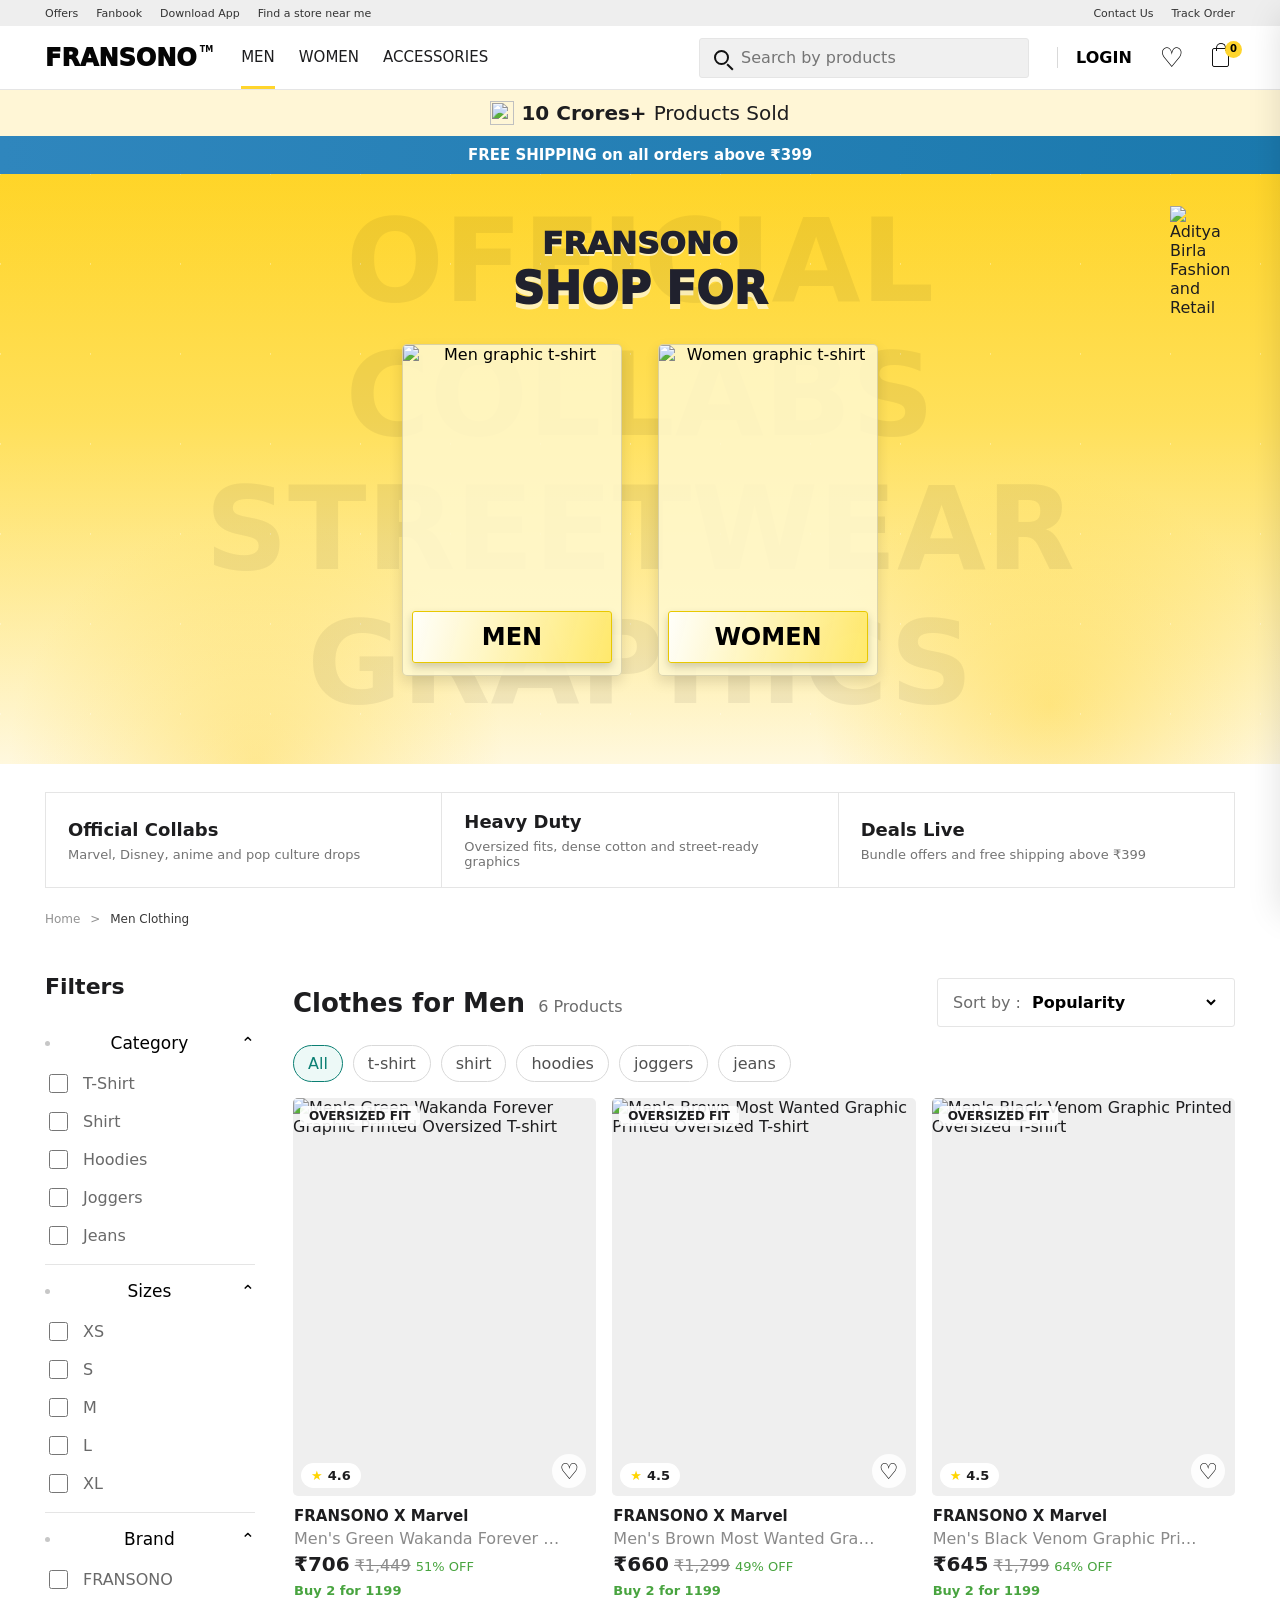
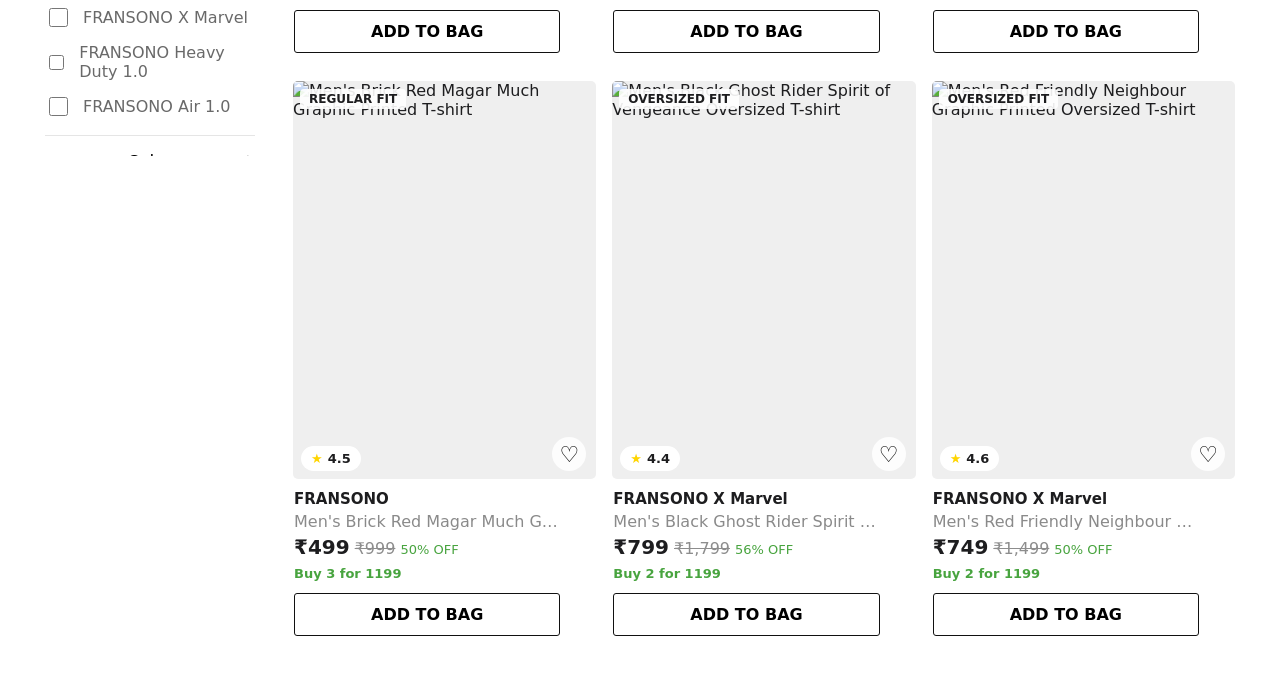
==== index.html @ f66d0c7d "Add files via upload" ====
<!doctype html>
<html lang="en">
  <head>
    <meta charset="UTF-8" />
    <meta name="viewport" content="width=device-width, initial-scale=1.0" />
    <title>FRANSONO Storefront</title>
    <link rel="preconnect" href="https://images.bewakoof.com" />
    <link rel="stylesheet" href="./styles.css" />
  </head>
  <body>
    <div class="top-strip">
      <div class="shell top-strip__inner">
        <div class="link-row">
          <a href="#">Offers</a>
          <a href="#">Fanbook</a>
          <a href="#">Download App</a>
          <a href="#">Find a store near me</a>
        </div>
        <div class="link-row link-row--right">
          <a href="#">Contact Us</a>
          <a href="#">Track Order</a>
        </div>
      </div>
    </div>

    <header class="site-header">
      <div class="shell header-grid">
        <button class="icon-btn mobile-only" id="menuToggle" aria-label="Open menu">
          <span></span><span></span><span></span>
        </button>
        <a class="brand" href="#home" aria-label="FRANSONO home">
          <span>FRANSONO</span><sup>TM</sup>
        </a>
        <nav class="main-nav" id="mainNav">
          <a href="#men">MEN</a>
          <a href="#women">WOMEN</a>
          <a href="#accessories">ACCESSORIES</a>
        </nav>
        <label class="search-box" aria-label="Search by products">
          <span aria-hidden="true" class="search-icon"></span>
          <input id="searchInput" type="search" placeholder="Search by products" />
        </label>
        <div class="header-actions">
          <button class="login-btn">LOGIN</button>
          <button class="plain-icon" id="wishlistButton" aria-label="Wishlist">&#9825;</button>
          <button class="plain-icon bag" id="cartButton" aria-label="Cart">
            <span></span>
            <strong id="cartCount">0</strong>
          </button>
        </div>
      </div>
    </header>

    <main>
      <section class="trust-band" aria-label="Store stats">
        <div class="ticker" id="trustTicker">
          <span><img src="https://images.bewakoof.com/web/ic-person-solid-black-mweb.png" alt="" /> <b>10 Crores+</b> Products Sold</span>
          <span><img src="https://images.bewakoof.com/web/ic-bag-solid-black-mweb.png" alt="" /> <b>2 Crores+</b> Customers Bought</span>
        </div>
      </section>

      <section class="shipping-band">
        <span>FREE SHIPPING on all orders above &#8377;399</span>
      </section>

      <section class="hero" id="home">
        <img class="hero__collab" src="https://images.bewakoof.com/web/ic-desktop-abfrl.svg" alt="Aditya Birla Fashion and Retail" />
        <div class="hero__center">
          <div class="hero-brand">FRANSONO</div>
          <div class="hero__shop">SHOP FOR</div>
          <div class="hero-cards">
            <button class="shop-card" data-section="men">
              <img src="https://images.bewakoof.com/t640/men-s-black-venom-graphic-printed-oversized-t-shirt-651229-1731501911-1.jpg" alt="Men graphic t-shirt" />
              <span>MEN</span>
            </button>
            <button class="shop-card" data-section="women">
              <img src="https://images.bewakoof.com/t640/women-s-beige-drip-graphic-printed-boyfriend-t-shirt-687568-1758530941-1.jpg" alt="Women graphic t-shirt" />
              <span>WOMEN</span>
            </button>
          </div>
        </div>
      </section>

      <section class="category-band shell">
        <article>
          <strong>Official Collabs</strong>
          <span>Marvel, Disney, anime and pop culture drops</span>
        </article>
        <article>
          <strong>Heavy Duty</strong>
          <span>Oversized fits, dense cotton and street-ready graphics</span>
        </article>
        <article>
          <strong>Deals Live</strong>
          <span>Bundle offers and free shipping above &#8377;399</span>
        </article>
      </section>

      <section class="collection-shell shell" id="collection">
        <div class="breadcrumb">Home <span>&gt;</span> <b id="crumbLabel">Men Clothing</b></div>
        <div class="mobile-filterbar">
          <button id="filterToggle">Filters</button>
          <button id="mobileSort">Sort: Popularity</button>
        </div>
        <aside class="filters" id="filtersPanel" aria-label="Product filters">
          <div class="filters__head">
            <h2>Filters</h2>
            <button id="closeFilters" aria-label="Close filters">&times;</button>
          </div>
          <div id="filterGroups"></div>
        </aside>
        <section class="products-area">
          <div class="products-head">
            <div>
              <h1 id="collectionTitle">Clothes for Men</h1>
              <span id="productCount">0 Products</span>
            </div>
            <label class="sort-select">
              <span>Sort by :</span>
              <select id="sortSelect">
                <option value="popular">Popularity</option>
                <option value="new">New Arrival</option>
                <option value="high">Price : High to Low</option>
                <option value="low">Price : Low to High</option>
              </select>
            </label>
          </div>
          <div class="chips" id="categoryChips"></div>
          <div class="product-grid" id="productGrid"></div>
        </section>
      </section>
    </main>

    <div class="drawer-backdrop" id="drawerBackdrop"></div>
    <aside class="cart-drawer" id="cartDrawer" aria-label="Cart drawer">
      <div class="drawer-head">
        <h2>My Bag</h2>
        <button id="closeCart" aria-label="Close cart">&times;</button>
      </div>
      <div id="cartItems" class="cart-items"></div>
      <div class="cart-summary">
        <div><span>Total</span><strong id="cartTotal">&#8377;0</strong></div>
        <button>PLACE ORDER</button>
      </div>
    </aside>

    <script src="./app.js"></script>
  </body>
</html>
---- styles.css ----
:root {
  --ink: #1d1d1f;
  --muted: #737373;
  --line: #e5e5e5;
  --soft: #f7f7f7;
  --yellow: #ffd52d;
  --teal: #0b7f73;
  --blue: #2581b8;
  --green: #48a43f;
  --danger: #d23f31;
  --shadow: 0 14px 32px rgba(0, 0, 0, 0.12);
  font-family: Inter, ui-sans-serif, system-ui, -apple-system, BlinkMacSystemFont, "Segoe UI", sans-serif;
}

* {
  box-sizing: border-box;
}

html {
  scroll-behavior: smooth;
}

body {
  margin: 0;
  color: var(--ink);
  background: #fff;
}

a {
  color: inherit;
  text-decoration: none;
}

button,
input,
select {
  font: inherit;
}

button {
  cursor: pointer;
}

.shell {
  width: min(1190px, calc(100% - 40px));
  margin: 0 auto;
}

.top-strip {
  background: #eeeeee;
  font-size: 11px;
}

.top-strip__inner,
.header-grid,
.link-row,
.header-actions,
.products-head,
.drawer-head {
  display: flex;
  align-items: center;
}

.top-strip__inner {
  min-height: 26px;
  justify-content: space-between;
}

.link-row {
  gap: 18px;
  color: #333;
}

.site-header {
  position: sticky;
  top: 0;
  z-index: 20;
  background: #fff;
  border-bottom: 1px solid var(--line);
}

.header-grid {
  min-height: 62px;
  gap: 28px;
}

.brand {
  position: relative;
  display: inline-flex;
  align-items: flex-start;
  color: #050505;
  font-size: 24px;
  font-weight: 950;
  letter-spacing: 0;
  line-height: 1;
}

.brand span {
  display: inline-block;
}

.brand sup {
  margin-left: 3px;
  font-size: 8px;
  font-weight: 700;
}

.main-nav {
  display: flex;
  gap: 24px;
  font-size: 15px;
  letter-spacing: 0;
}

.main-nav a {
  padding: 22px 0 20px;
  border-bottom: 3px solid transparent;
}

.main-nav a.is-active,
.main-nav a:hover {
  border-color: var(--yellow);
}

.search-box {
  margin-left: auto;
  width: min(330px, 30vw);
  height: 40px;
  display: flex;
  align-items: center;
  gap: 10px;
  background: #f0f0f0;
  border: 1px solid #e5e5e5;
  border-radius: 3px;
  padding: 0 14px;
}

.search-icon {
  width: 15px;
  height: 15px;
  border: 2px solid #111;
  border-radius: 50%;
  position: relative;
  flex: 0 0 auto;
}

.search-icon::after {
  content: "";
  position: absolute;
  right: -7px;
  bottom: -5px;
  width: 8px;
  height: 2px;
  background: #111;
  transform: rotate(45deg);
}

.search-box input {
  width: 100%;
  border: 0;
  outline: 0;
  background: transparent;
  color: #4c4c4c;
}

.header-actions {
  gap: 16px;
}

.login-btn,
.plain-icon,
.icon-btn {
  border: 0;
  background: transparent;
}

.login-btn {
  padding-left: 18px;
  border-left: 1px solid #d9d9d9;
  font-weight: 700;
}

.plain-icon {
  min-width: 28px;
  min-height: 34px;
  font-size: 27px;
  line-height: 1;
}

.bag {
  position: relative;
  display: grid;
  place-items: center;
}

.bag > span {
  width: 17px;
  height: 19px;
  display: block;
  border: 1.8px solid #111;
  border-radius: 2px;
  position: relative;
}

.bag > span::before {
  content: "";
  position: absolute;
  left: 3px;
  top: -6px;
  width: 8px;
  height: 7px;
  border: 1.8px solid #111;
  border-bottom: 0;
  border-radius: 8px 8px 0 0;
}

.bag strong {
  position: absolute;
  top: 0;
  right: -7px;
  min-width: 17px;
  height: 17px;
  border-radius: 999px;
  display: grid;
  place-items: center;
  background: var(--yellow);
  color: #000;
  font-size: 10px;
}

.mobile-only {
  display: none;
}

.trust-band {
  height: 46px;
  display: grid;
  place-items: center;
  background: #fff6d6;
  overflow: hidden;
}

.shipping-band {
  height: 38px;
  display: grid;
  place-items: center;
  background: linear-gradient(90deg, #2f86bd, #1b79ad);
  color: #fff;
  font-size: 15px;
  font-weight: 850;
}

.ticker {
  display: flex;
  transition: transform 0.35s ease;
}

.ticker span {
  width: 100vw;
  display: flex;
  justify-content: center;
  align-items: center;
  gap: 7px;
  font-size: 20px;
}

.ticker img {
  width: 24px;
  height: 24px;
}

.hero {
  min-height: 590px;
  position: relative;
  display: grid;
  place-items: start center;
  overflow: hidden;
  background:
    linear-gradient(rgba(255, 215, 44, 0.2), rgba(255, 248, 222, 0.1)),
    url("https://images.bewakoof.com/web/img-official-collab-desktop-new-compressed-v2.webp") center bottom / cover no-repeat,
    radial-gradient(circle at 20% 100%, rgba(255, 210, 38, 0.46), transparent 21%),
    radial-gradient(circle at 82% 90%, rgba(255, 210, 38, 0.5), transparent 20%),
    linear-gradient(180deg, #ffd427 0%, #ffe05a 42%, #fff8de 100%);
}

.hero::before {
  content: "";
  position: absolute;
  inset: 0;
  background-image:
    linear-gradient(40deg, rgba(255, 255, 255, 0.34) 1px, transparent 1px),
    linear-gradient(140deg, rgba(255, 255, 255, 0.28) 1px, transparent 1px);
  background-size: 90px 90px;
}

.hero::after {
  content: "OFFICIAL  COLLABS  STREETWEAR  GRAPHICS";
  position: absolute;
  left: 50%;
  bottom: 34px;
  width: 1100px;
  transform: translateX(-50%);
  color: rgba(0, 0, 0, 0.06);
  font-weight: 900;
  font-size: clamp(46px, 9vw, 120px);
  text-align: center;
}

.hero__collab {
  position: absolute;
  right: 44px;
  top: 32px;
  width: 66px;
  z-index: 2;
}

.hero__center {
  position: relative;
  z-index: 3;
  display: grid;
  justify-items: center;
  padding-top: 54px;
}

.hero-brand {
  color: #20212d;
  font-size: 31px;
  font-weight: 950;
  line-height: 1;
  text-shadow: 0 2px 0 rgba(255, 255, 255, 0.65);
}

.hero__shop {
  margin: 9px 0 34px;
  color: #20212d;
  font-size: 44px;
  font-weight: 950;
  line-height: .95;
  text-shadow: 0 5px 0 rgba(255, 255, 255, 0.62);
}

.hero-cards {
  display: grid;
  grid-template-columns: repeat(2, minmax(190px, 220px));
  gap: 36px;
}

.shop-card {
  position: relative;
  border: 1px solid rgba(0, 0, 0, 0.14);
  border-radius: 5px;
  padding: 0;
  background: rgba(255, 248, 208, 0.86);
  box-shadow: 0 6px 14px rgba(0, 0, 0, 0.12);
  overflow: hidden;
}

.shop-card img {
  width: 100%;
  height: 330px;
  object-fit: cover;
  object-position: top;
  display: block;
}

.shop-card span {
  position: absolute;
  left: 9px;
  right: 9px;
  bottom: 12px;
  height: 52px;
  display: grid;
  place-items: center;
  border: 1px solid #e8c800;
  border-radius: 3px;
  background: linear-gradient(105deg, rgba(255,255,255,.92), rgba(255, 227, 71, .72));
  box-shadow: 0 4px 8px rgba(0,0,0,.18);
  font-size: 24px;
  font-weight: 900;
}

.category-band {
  display: grid;
  grid-template-columns: repeat(3, 1fr);
  gap: 1px;
  margin-block: 28px 14px;
  border: 1px solid var(--line);
  background: var(--line);
}

.category-band article {
  min-height: 86px;
  display: grid;
  align-content: center;
  gap: 7px;
  background: #fff;
  padding: 18px 22px;
}

.category-band strong {
  font-size: 18px;
}

.category-band span {
  color: var(--muted);
  font-size: 13px;
}

.collection-shell {
  display: grid;
  grid-template-columns: 218px 1fr;
  gap: 30px;
  padding: 10px 0 60px;
}

.breadcrumb {
  grid-column: 1 / -1;
  color: #929292;
  font-size: 12px;
}

.breadcrumb span {
  margin: 0 6px;
}

.breadcrumb b {
  color: #383838;
  font-weight: 500;
}

.filters {
  position: sticky;
  top: 88px;
  align-self: start;
  max-height: calc(100vh - 100px);
  overflow: auto;
  padding-right: 8px;
}

.filters__head {
  display: flex;
  justify-content: space-between;
  align-items: center;
}

.filters h2 {
  margin: 18px 0;
  font-size: 22px;
}

.filters__head button {
  display: none;
}

.filter-group {
  border-bottom: 1px solid var(--line);
  padding: 16px 0;
}

.filter-title {
  width: 100%;
  display: flex;
  justify-content: space-between;
  border: 0;
  background: #fff;
  padding: 0;
  font-size: 17px;
}

.filter-title::before {
  content: "";
  width: 5px;
  height: 5px;
  align-self: center;
  border-radius: 50%;
  background: #c7c7c7;
  margin-right: 8px;
}

.filter-options {
  display: grid;
  gap: 13px;
  margin-top: 18px;
}

.filter-options label {
  display: flex;
  align-items: center;
  gap: 12px;
  color: #696969;
}

.filter-options input {
  width: 19px;
  height: 19px;
  accent-color: var(--teal);
}

.products-head {
  justify-content: space-between;
  gap: 20px;
  margin: 22px 0 18px;
}

.products-head h1 {
  display: inline;
  margin: 0 8px 0 0;
  font-size: 26px;
}

.products-head span {
  color: #6c6c6c;
}

.sort-select {
  display: flex;
  align-items: center;
  gap: 7px;
  border: 1px solid var(--line);
  border-radius: 3px;
  padding: 13px 15px;
  color: #686868;
}

.sort-select select {
  border: 0;
  outline: 0;
  background: transparent;
  font-weight: 700;
}

.chips {
  display: flex;
  gap: 10px;
  flex-wrap: wrap;
  margin-bottom: 16px;
}

.chips button {
  border: 1px solid #d9d9d9;
  background: #fff;
  border-radius: 999px;
  padding: 8px 14px;
  color: #505050;
}

.chips button.is-active {
  border-color: var(--teal);
  color: var(--teal);
  background: #edf9f7;
}

.product-grid {
  display: grid;
  grid-template-columns: repeat(3, minmax(0, 1fr));
  gap: 28px 16px;
}

.product-card {
  min-width: 0;
}

.product-media {
  position: relative;
  overflow: hidden;
  border-radius: 5px;
  background: #efefef;
  aspect-ratio: 4 / 5.25;
}

.product-media img {
  width: 100%;
  height: 100%;
  display: block;
  object-fit: cover;
  object-position: top;
  transition: transform 0.25s ease;
}

.product-card:hover .product-media img {
  transform: scale(1.035);
}

.fit-badge,
.rating,
.wishlist {
  position: absolute;
}

.fit-badge {
  left: 7px;
  top: 8px;
  padding: 3px 9px;
  border-radius: 4px;
  background: rgba(255, 255, 255, 0.9);
  font-size: 12px;
  font-weight: 700;
}

.rating {
  left: 8px;
  bottom: 8px;
  display: inline-flex;
  align-items: center;
  gap: 5px;
  border-radius: 15px;
  background: #fff;
  padding: 5px 10px;
  font-weight: 700;
  font-size: 13px;
}

.rating span {
  color: #ffd500;
}

.wishlist {
  right: 10px;
  bottom: 8px;
  width: 34px;
  height: 34px;
  border: 0;
  border-radius: 50%;
  background: rgba(255,255,255,.88);
  font-size: 22px;
}

.wishlist.is-active {
  color: var(--danger);
}

.product-info {
  position: relative;
  padding: 11px 36px 0 1px;
}

.product-info h3 {
  margin: 0 0 4px;
  font-size: 15px;
  font-weight: 700;
}

.product-info p {
  margin: 0;
  color: #8a8a8a;
  white-space: nowrap;
  overflow: hidden;
  text-overflow: ellipsis;
}

.price {
  display: flex;
  align-items: baseline;
  gap: 5px;
  margin-top: 4px;
}

.price strong {
  font-size: 20px;
}

.price del {
  color: #8d8d8d;
}

.price span {
  color: var(--green);
  font-size: 13px;
}

.offer {
  display: inline-flex;
  margin-top: 7px;
  color: var(--green);
  font-size: 13px;
  font-weight: 700;
}

.add-btn {
  width: 100%;
  margin-top: 11px;
  border: 1px solid #111;
  border-radius: 3px;
  background: #fff;
  padding: 11px;
  font-weight: 800;
}

.add-btn:hover {
  background: #111;
  color: #fff;
}

.mobile-filterbar {
  display: none;
}

.drawer-backdrop {
  position: fixed;
  inset: 0;
  z-index: 35;
  background: rgba(0,0,0,.32);
  opacity: 0;
  pointer-events: none;
  transition: opacity .2s ease;
}

.cart-drawer {
  position: fixed;
  top: 0;
  right: 0;
  z-index: 40;
  width: min(420px, 100vw);
  height: 100vh;
  display: grid;
  grid-template-rows: auto 1fr auto;
  background: #fff;
  transform: translateX(100%);
  transition: transform .25s ease;
  box-shadow: var(--shadow);
}

body.drawer-open .drawer-backdrop {
  opacity: 1;
  pointer-events: auto;
}

body.drawer-open .cart-drawer {
  transform: translateX(0);
}

.drawer-head {
  justify-content: space-between;
  padding: 20px;
  border-bottom: 1px solid var(--line);
}

.drawer-head h2 {
  margin: 0;
}

.drawer-head button,
.filters__head button {
  border: 0;
  background: transparent;
  font-size: 28px;
}

.cart-items {
  overflow: auto;
  padding: 8px 20px;
}

.cart-line {
  display: grid;
  grid-template-columns: 72px 1fr auto;
  gap: 12px;
  padding: 14px 0;
  border-bottom: 1px solid var(--line);
}

.cart-line img {
  width: 72px;
  height: 90px;
  object-fit: cover;
  border-radius: 4px;
}

.cart-line h3 {
  margin: 0 0 6px;
  font-size: 14px;
}

.cart-line p {
  margin: 0;
  color: var(--muted);
  font-size: 13px;
}

.cart-line button {
  align-self: start;
  border: 0;
  background: transparent;
  font-size: 20px;
}

.empty {
  margin: 26px 0;
  color: var(--muted);
}

.cart-summary {
  padding: 20px;
  border-top: 1px solid var(--line);
}

.cart-summary div {
  display: flex;
  justify-content: space-between;
  margin-bottom: 14px;
}

.cart-summary button {
  width: 100%;
  border: 0;
  border-radius: 3px;
  background: var(--yellow);
  padding: 14px;
  font-weight: 900;
}

@media (max-width: 980px) {
  .shell {
    width: min(100% - 28px, 760px);
  }

  .top-strip,
  .login-btn,
  .main-nav {
    display: none;
  }

  .mobile-only {
    display: inline-grid;
  }

  .icon-btn {
    width: 36px;
    gap: 5px;
  }

  .icon-btn span {
    width: 21px;
    height: 2px;
    display: block;
    background: #111;
  }

  .header-grid {
    gap: 12px;
  }

  .brand {
    font-size: 21px;
  }

  .search-box {
    order: 5;
    width: 100%;
    margin: 0;
    flex-basis: 100%;
  }

  .header-grid {
    flex-wrap: wrap;
    padding: 10px 0;
  }

  .main-nav.is-open {
    display: flex;
    flex-basis: 100%;
    order: 6;
    justify-content: space-around;
    padding-top: 6px;
  }

  .trust-band {
    height: 42px;
  }

  .ticker span {
    font-size: 16px;
  }

  .hero {
    min-height: 510px;
  }

  .hero-cards {
    grid-template-columns: repeat(2, minmax(136px, 170px));
    gap: 15px;
  }

  .shop-card img {
    height: 280px;
  }

  .hero__shop {
    font-size: 38px;
  }

  .category-band,
  .collection-shell {
    grid-template-columns: 1fr;
  }

  .collection-shell {
    gap: 14px;
  }

  .filters {
    position: fixed;
    inset: 0 auto 0 0;
    z-index: 45;
    width: min(320px, 88vw);
    max-height: none;
    padding: 18px 22px 30px;
    background: #fff;
    transform: translateX(-110%);
    transition: transform .24s ease;
    box-shadow: var(--shadow);
  }

  body.filters-open .filters {
    transform: translateX(0);
  }

  .filters__head button {
    display: block;
  }

  .mobile-filterbar {
    position: sticky;
    top: 116px;
    z-index: 14;
    display: grid;
    grid-template-columns: 1fr 1fr;
    gap: 10px;
    background: #fff;
    padding: 8px 0;
  }

  .mobile-filterbar button {
    border: 1px solid var(--line);
    background: #fff;
    border-radius: 3px;
    padding: 13px;
    font-weight: 700;
  }

  .products-head {
    align-items: flex-start;
  }

  .sort-select {
    display: none;
  }

  .product-grid {
    grid-template-columns: repeat(2, minmax(0, 1fr));
    gap: 24px 11px;
  }
}

@media (max-width: 560px) {
  .hero {
    min-height: 450px;
  }

  .hero__collab {
    right: 18px;
    top: 18px;
    width: 46px;
  }

  .hero-cards {
    grid-template-columns: repeat(2, minmax(0, 1fr));
    width: min(100% - 28px, 360px);
  }

  .shop-card img {
    height: 230px;
  }

  .shop-card span {
    height: 44px;
    font-size: 18px;
  }

  .category-band article {
    min-height: 74px;
  }

  .products-head h1 {
    display: block;
    font-size: 23px;
    margin-bottom: 3px;
  }

  .product-info {
    padding-right: 0;
  }

  .product-info h3,
  .product-info p {
    font-size: 13px;
  }

  .fit-badge {
    font-size: 10px;
  }

  .price {
    flex-wrap: wrap;
  }

  .price strong {
    font-size: 17px;
  }
}
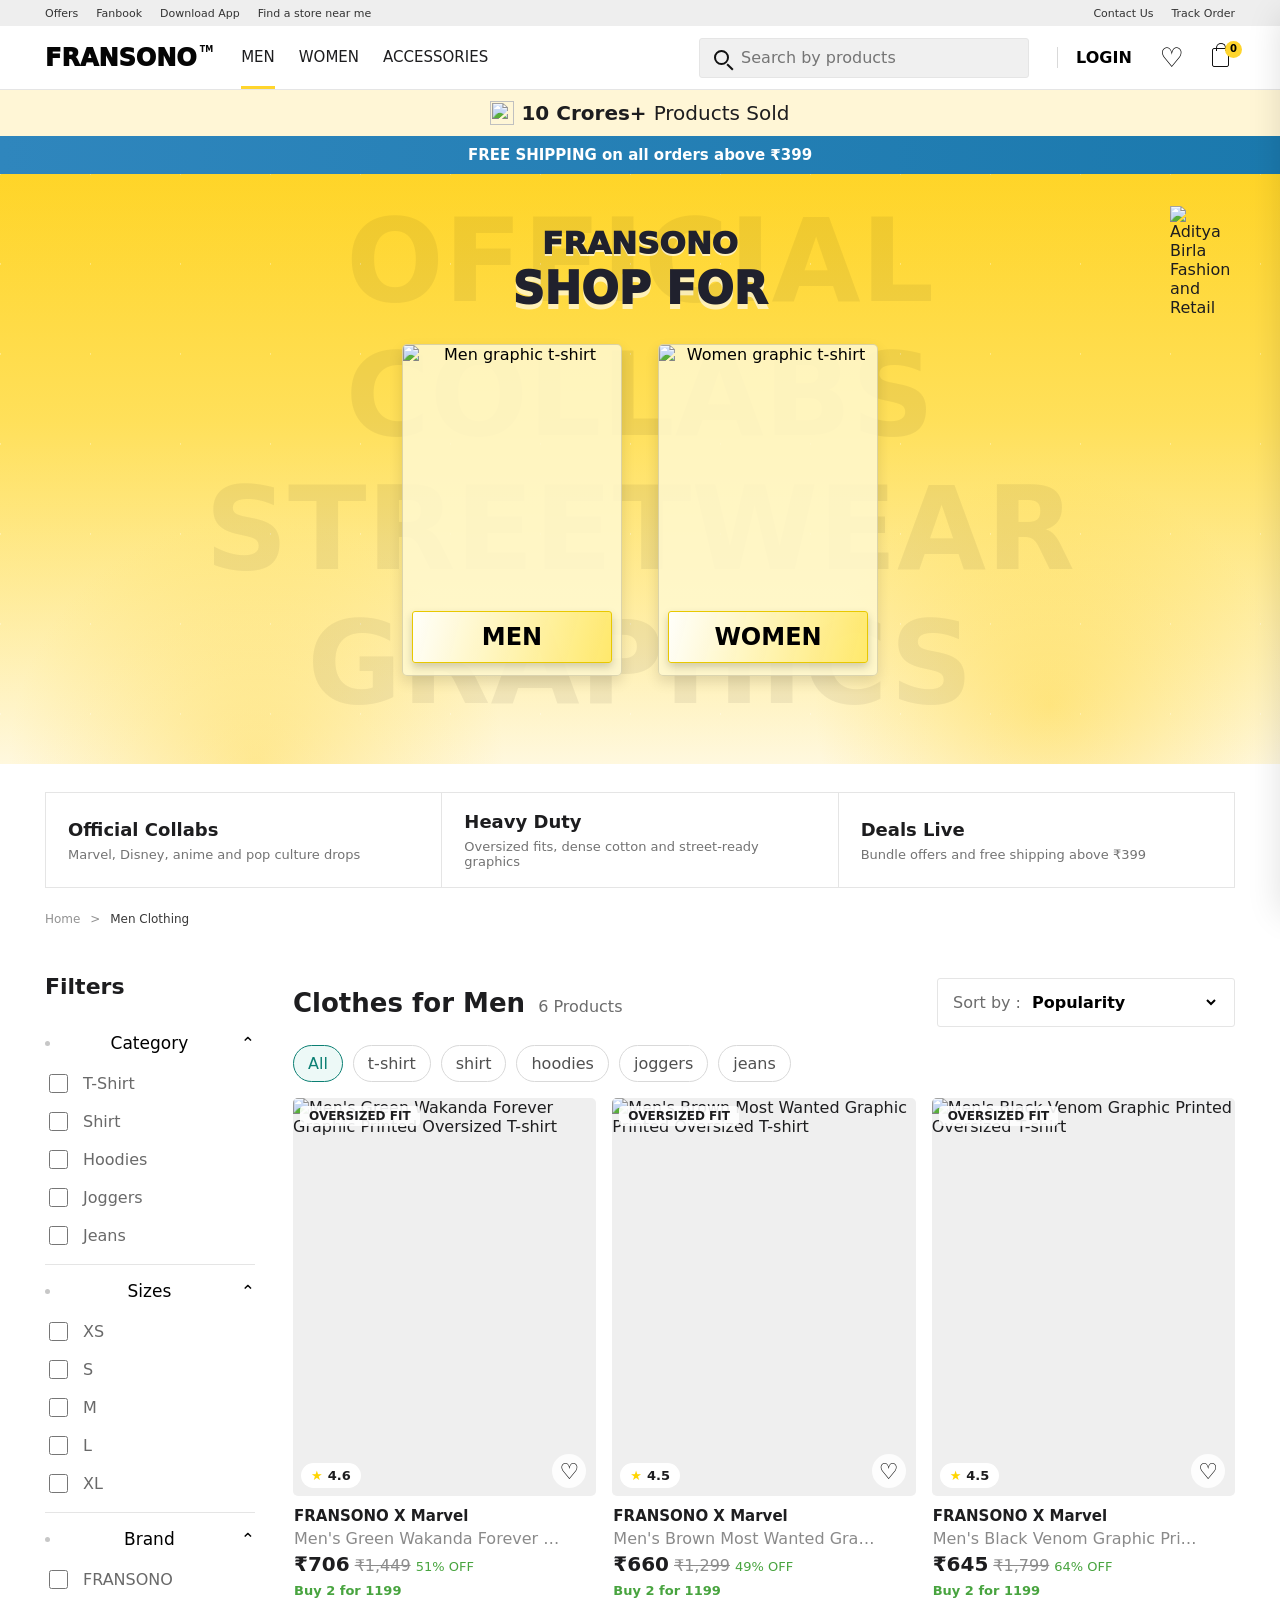
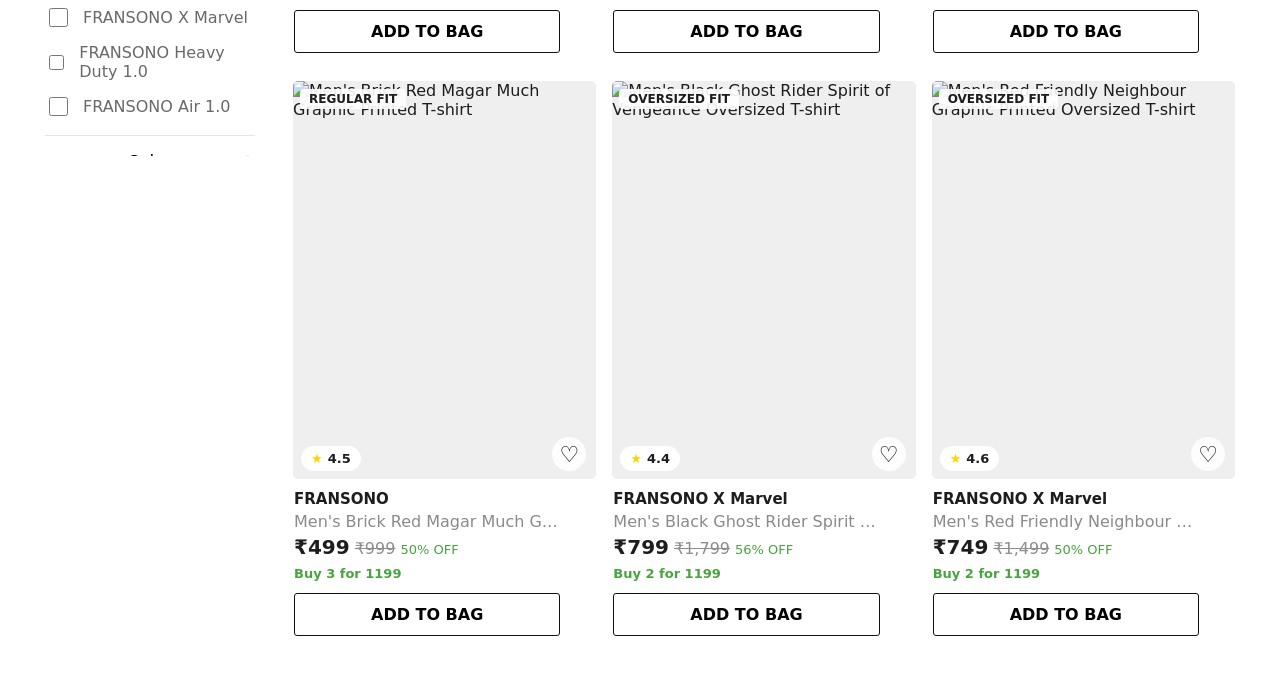
==== commit 500c2b16: "Add files via upload" ====
--- a/index.html
+++ b/index.html
@@ -140,7 +140,7 @@
       <div id="cartItems" class="cart-items"></div>
       <div class="cart-summary">
         <div><span>Total</span><strong id="cartTotal">&#8377;0</strong></div>
-        <button>PLACE ORDER</button>
+        <button id="checkoutButton">PLACE ORDER</button>
       </div>
     </aside>
 
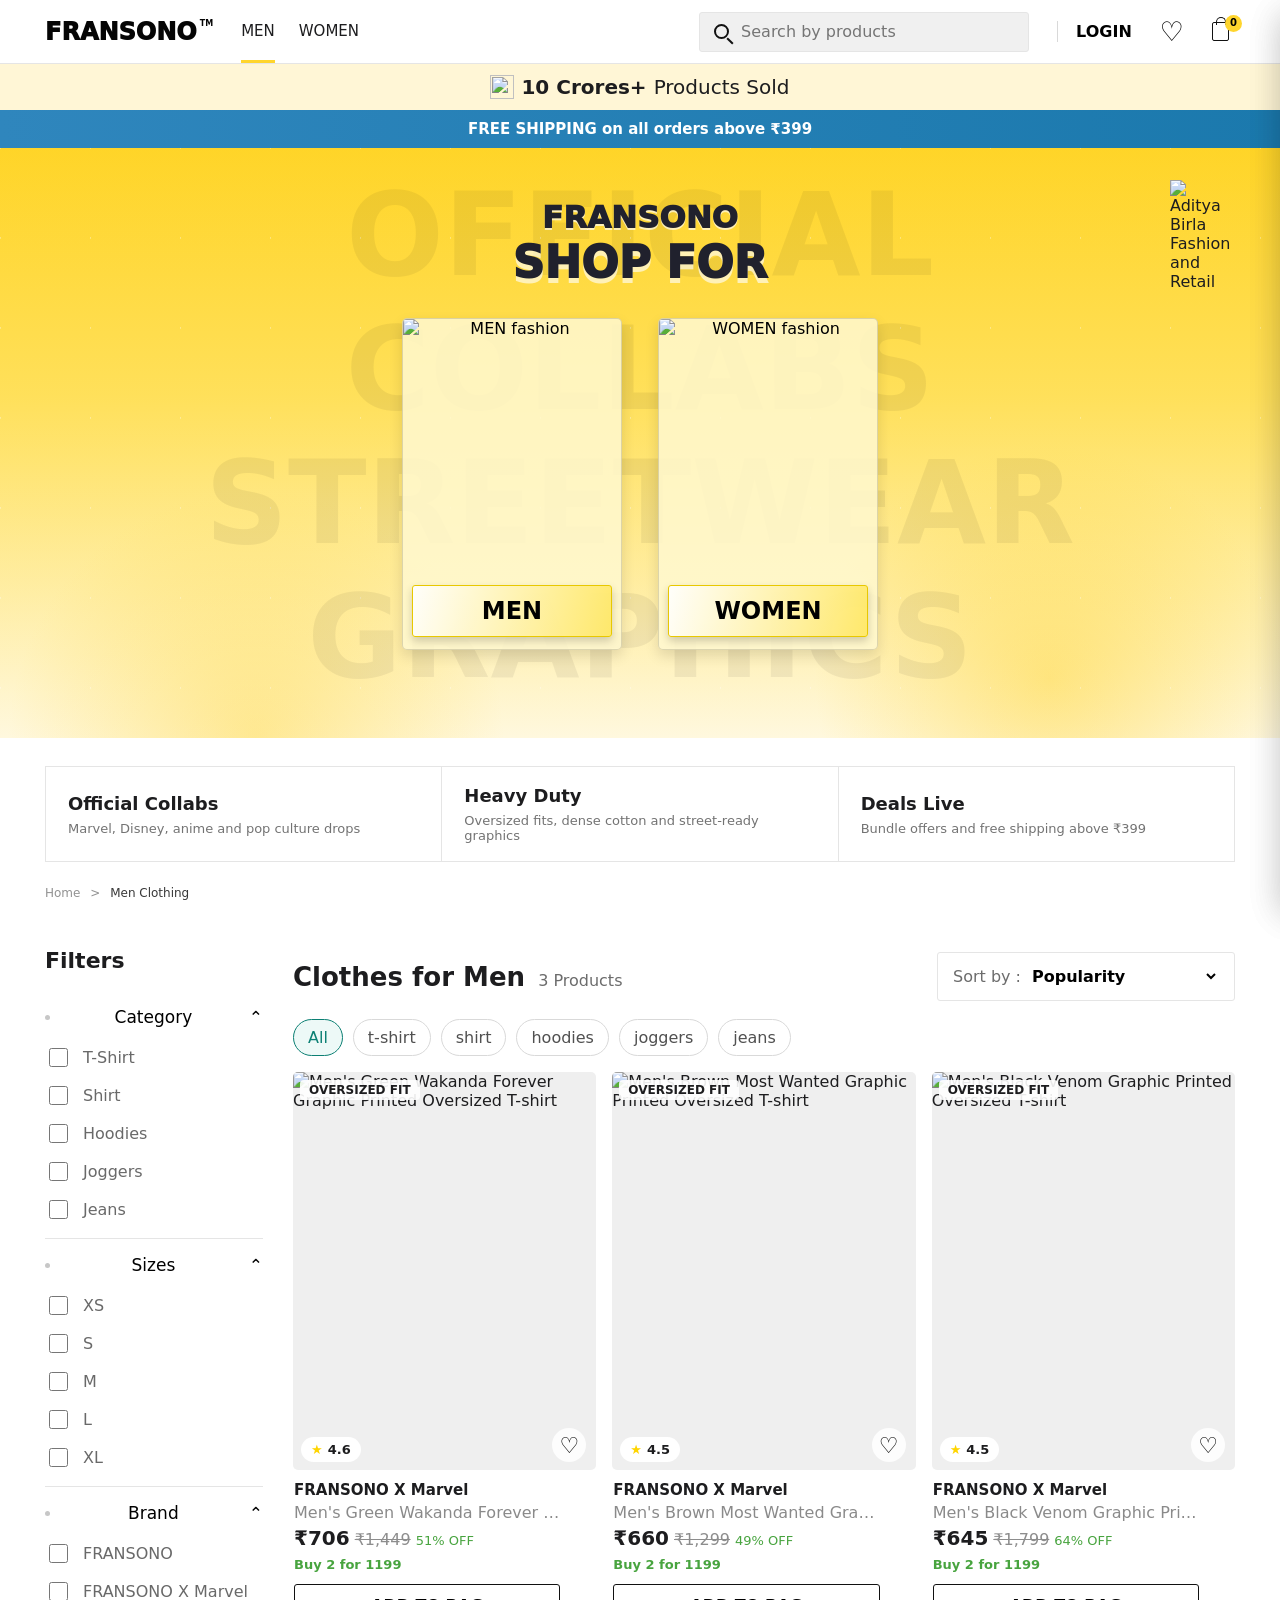
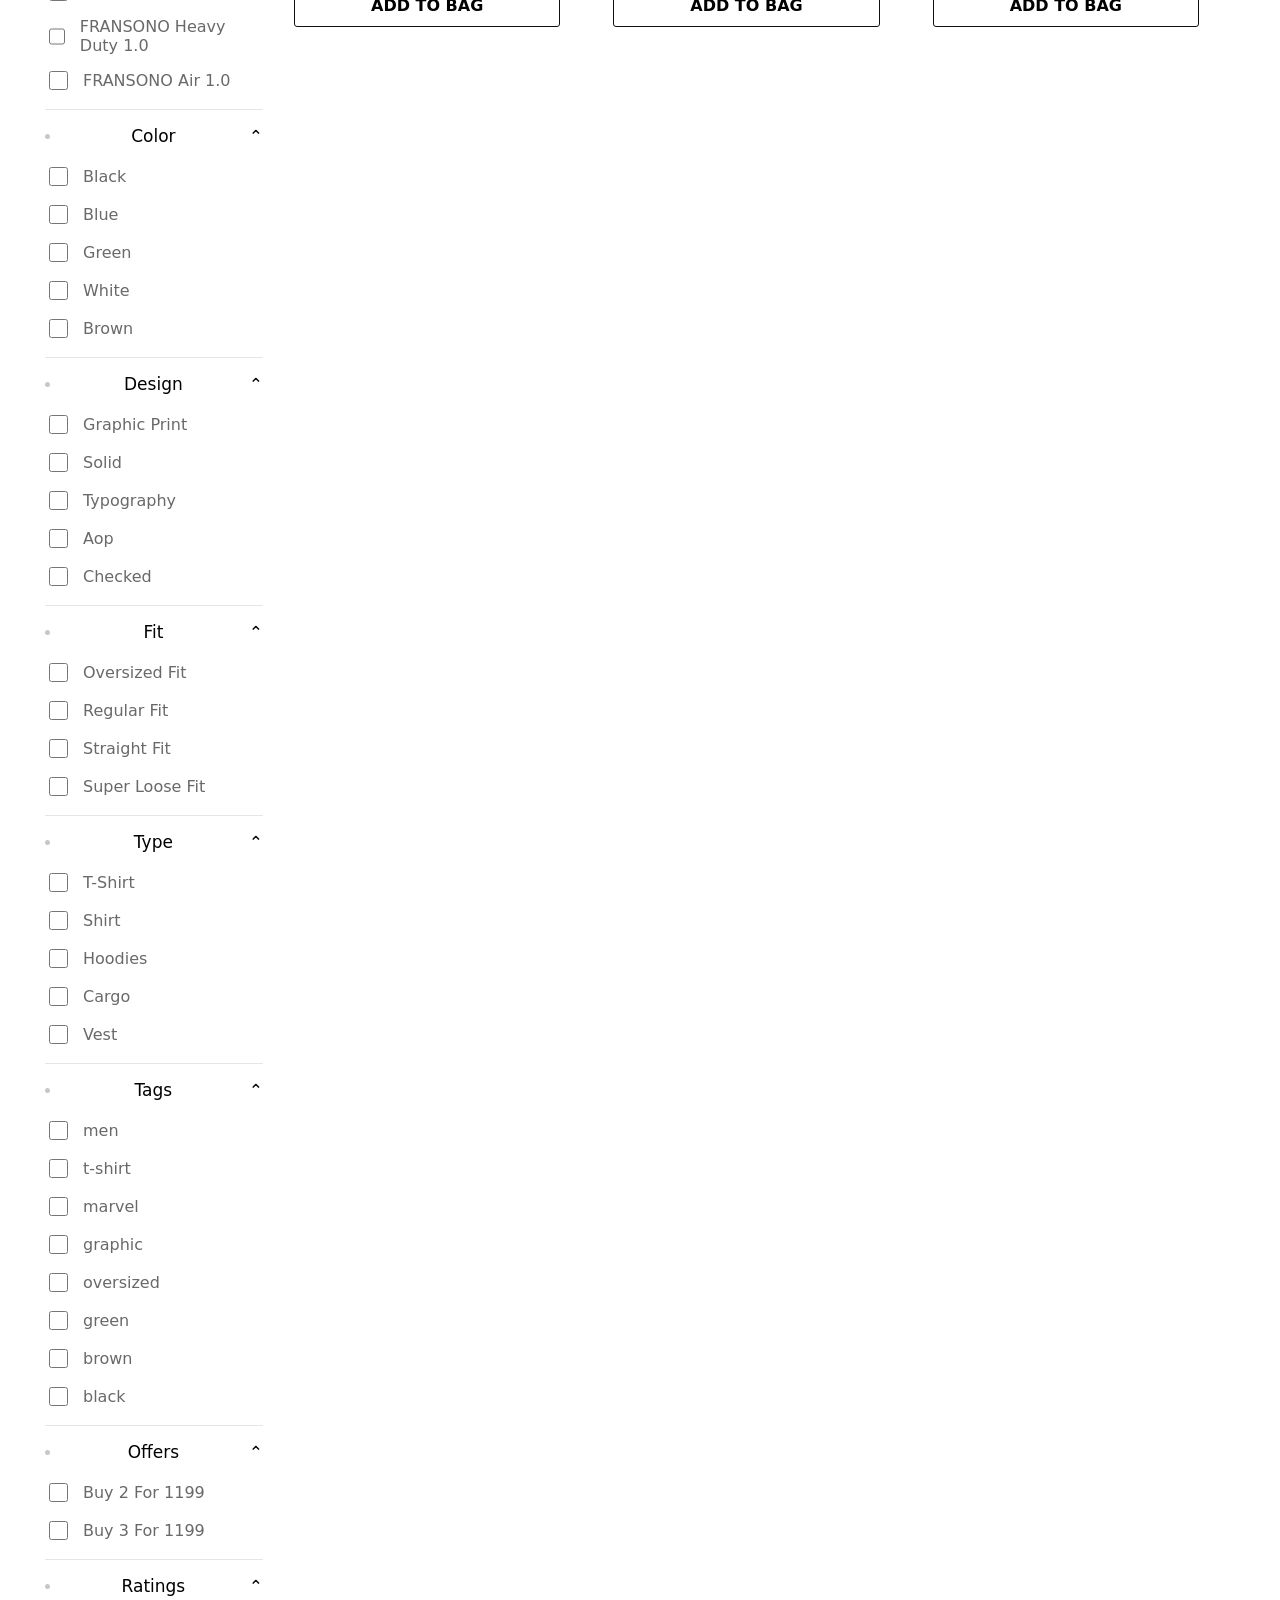
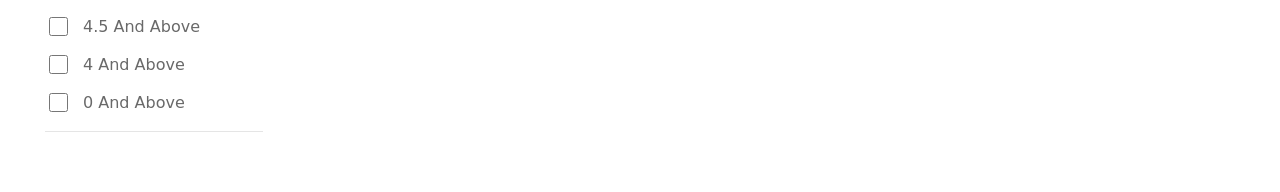
==== commit 1df5cb3a: "Add files via upload" ====
--- a/index.html
+++ b/index.html
@@ -8,21 +8,6 @@
     <link rel="stylesheet" href="./styles.css" />
   </head>
   <body>
-    <div class="top-strip">
-      <div class="shell top-strip__inner">
-        <div class="link-row">
-          <a href="#">Offers</a>
-          <a href="#">Fanbook</a>
-          <a href="#">Download App</a>
-          <a href="#">Find a store near me</a>
-        </div>
-        <div class="link-row link-row--right">
-          <a href="#">Contact Us</a>
-          <a href="#">Track Order</a>
-        </div>
-      </div>
-    </div>
-
     <header class="site-header">
       <div class="shell header-grid">
         <button class="icon-btn mobile-only" id="menuToggle" aria-label="Open menu">
@@ -34,16 +19,15 @@
         <nav class="main-nav" id="mainNav">
           <a href="#men">MEN</a>
           <a href="#women">WOMEN</a>
-          <a href="#accessories">ACCESSORIES</a>
         </nav>
         <label class="search-box" aria-label="Search by products">
           <span aria-hidden="true" class="search-icon"></span>
           <input id="searchInput" type="search" placeholder="Search by products" />
         </label>
         <div class="header-actions">
-          <button class="login-btn">LOGIN</button>
-          <button class="plain-icon" id="wishlistButton" aria-label="Wishlist">&#9825;</button>
-          <button class="plain-icon bag" id="cartButton" aria-label="Cart">
+          <button class="login-btn" type="button">LOGIN</button>
+          <button class="plain-icon" id="wishlistButton" type="button" aria-label="Wishlist">&#9825;</button>
+          <button class="plain-icon bag" id="cartButton" type="button" aria-label="Cart">
             <span></span>
             <strong id="cartCount">0</strong>
           </button>
@@ -144,6 +128,54 @@
       </div>
     </aside>
 
+    <aside class="wishlist-drawer" id="wishlistDrawer" aria-label="Wishlist drawer">
+      <div class="drawer-head">
+        <h2>Wishlist</h2>
+        <button id="closeWishlist" aria-label="Close wishlist">&times;</button>
+      </div>
+      <div id="wishlistItems" class="cart-items"></div>
+    </aside>
+
+    <div class="checkout-modal" id="checkoutModal" aria-hidden="true">
+      <form class="checkout-form" id="checkoutForm">
+        <div class="drawer-head">
+          <h2>Delivery Details</h2>
+          <button type="button" id="closeCheckout" aria-label="Close checkout">&times;</button>
+        </div>
+        <div class="checkout-fields">
+          <label>
+            <span>Full Name</span>
+            <input name="name" type="text" placeholder="Enter full name" required />
+          </label>
+          <label>
+            <span>Mobile Number</span>
+            <input name="phone" type="tel" placeholder="Enter mobile number" required />
+          </label>
+          <label>
+            <span>Full Address</span>
+            <textarea name="address" rows="3" placeholder="House no, street, area" required></textarea>
+          </label>
+          <div class="field-row">
+            <label>
+              <span>City</span>
+              <input name="city" type="text" placeholder="City" required />
+            </label>
+            <label>
+              <span>Pincode</span>
+              <input name="pincode" type="text" placeholder="Pincode" required />
+            </label>
+          </div>
+          <label>
+            <span>Order Note</span>
+            <textarea name="note" rows="2" placeholder="Size, color, or delivery note"></textarea>
+          </label>
+        </div>
+        <div class="checkout-submit">
+          <button type="submit">SEND ORDER ON WHATSAPP</button>
+        </div>
+      </form>
+    </div>
+
     <script src="./app.js"></script>
   </body>
 </html>
--- a/styles.css
+++ b/styles.css
@@ -429,12 +429,11 @@
 }
 
 .filters {
-  position: sticky;
-  top: 88px;
+  position: static;
   align-self: start;
-  max-height: calc(100vh - 100px);
-  overflow: auto;
-  padding-right: 8px;
+  max-height: none;
+  overflow: visible;
+  padding-right: 0;
 }
 
 .filters__head {
@@ -629,6 +628,11 @@
   color: var(--danger);
 }
 
+#wishlistButton.is-active {
+  color: var(--danger);
+  transform: scale(1.08);
+}
+
 .product-info {
   position: relative;
   padding: 11px 36px 0 1px;
@@ -729,6 +733,35 @@
   transform: translateX(0);
 }
 
+.wishlist-drawer {
+  position: fixed;
+  top: 0;
+  right: 0;
+  z-index: 40;
+  width: min(420px, 100vw);
+  height: 100vh;
+  display: grid;
+  grid-template-rows: auto 1fr;
+  background: #fff;
+  transform: translateX(100%);
+  transition: transform .25s ease;
+  box-shadow: var(--shadow);
+}
+
+body.wishlist-open .wishlist-drawer {
+  transform: translateX(0);
+}
+
+body.wishlist-open .drawer-backdrop {
+  opacity: 1;
+  pointer-events: auto;
+}
+
+body.checkout-open .drawer-backdrop {
+  opacity: 1;
+  pointer-events: auto;
+}
+
 .drawer-head {
   justify-content: space-between;
   padding: 20px;
@@ -809,6 +842,86 @@
   font-weight: 900;
 }
 
+.checkout-modal {
+  position: fixed;
+  inset: 0;
+  z-index: 50;
+  display: grid;
+  place-items: center;
+  padding: 18px;
+  opacity: 0;
+  pointer-events: none;
+  transition: opacity .2s ease;
+}
+
+body.checkout-open .checkout-modal {
+  opacity: 1;
+  pointer-events: auto;
+}
+
+.checkout-form {
+  width: min(520px, 100%);
+  max-height: min(760px, calc(100vh - 36px));
+  display: grid;
+  grid-template-rows: auto 1fr auto;
+  overflow: hidden;
+  background: #fff;
+  border-radius: 5px;
+  box-shadow: var(--shadow);
+}
+
+.checkout-fields {
+  display: grid;
+  gap: 14px;
+  overflow: auto;
+  padding: 18px 20px;
+}
+
+.checkout-fields label {
+  display: grid;
+  gap: 7px;
+  color: #2a2a2a;
+  font-size: 13px;
+  font-weight: 750;
+}
+
+.checkout-fields input,
+.checkout-fields textarea {
+  width: 100%;
+  border: 1px solid var(--line);
+  border-radius: 3px;
+  padding: 12px 13px;
+  outline: 0;
+  color: #111;
+  background: #fff;
+  resize: vertical;
+}
+
+.checkout-fields input:focus,
+.checkout-fields textarea:focus {
+  border-color: var(--teal);
+}
+
+.field-row {
+  display: grid;
+  grid-template-columns: 1fr 1fr;
+  gap: 12px;
+}
+
+.checkout-submit {
+  padding: 18px 20px 20px;
+  border-top: 1px solid var(--line);
+}
+
+.checkout-submit button {
+  width: 100%;
+  border: 0;
+  border-radius: 3px;
+  background: var(--yellow);
+  padding: 14px;
+  font-weight: 900;
+}
+
 @media (max-width: 980px) {
   .shell {
     width: min(100% - 28px, 760px);
@@ -903,7 +1016,7 @@
     inset: 0 auto 0 0;
     z-index: 45;
     width: min(320px, 88vw);
-    max-height: none;
+    max-height: 100vh;
     padding: 18px 22px 30px;
     background: #fff;
     transform: translateX(-110%);
@@ -920,17 +1033,11 @@
   }
 
   .mobile-filterbar {
-    position: sticky;
-    top: 116px;
-    z-index: 14;
-    display: grid;
-    grid-template-columns: 1fr 1fr;
-    gap: 10px;
-    background: #fff;
-    padding: 8px 0;
+    display: none;
   }
 
   .mobile-filterbar button {
+    width: 100%;
     border: 1px solid var(--line);
     background: #fff;
     border-radius: 3px;
@@ -1007,4 +1114,8 @@
   .price strong {
     font-size: 17px;
   }
-}
+
+  .field-row {
+    grid-template-columns: 1fr;
+  }
+}
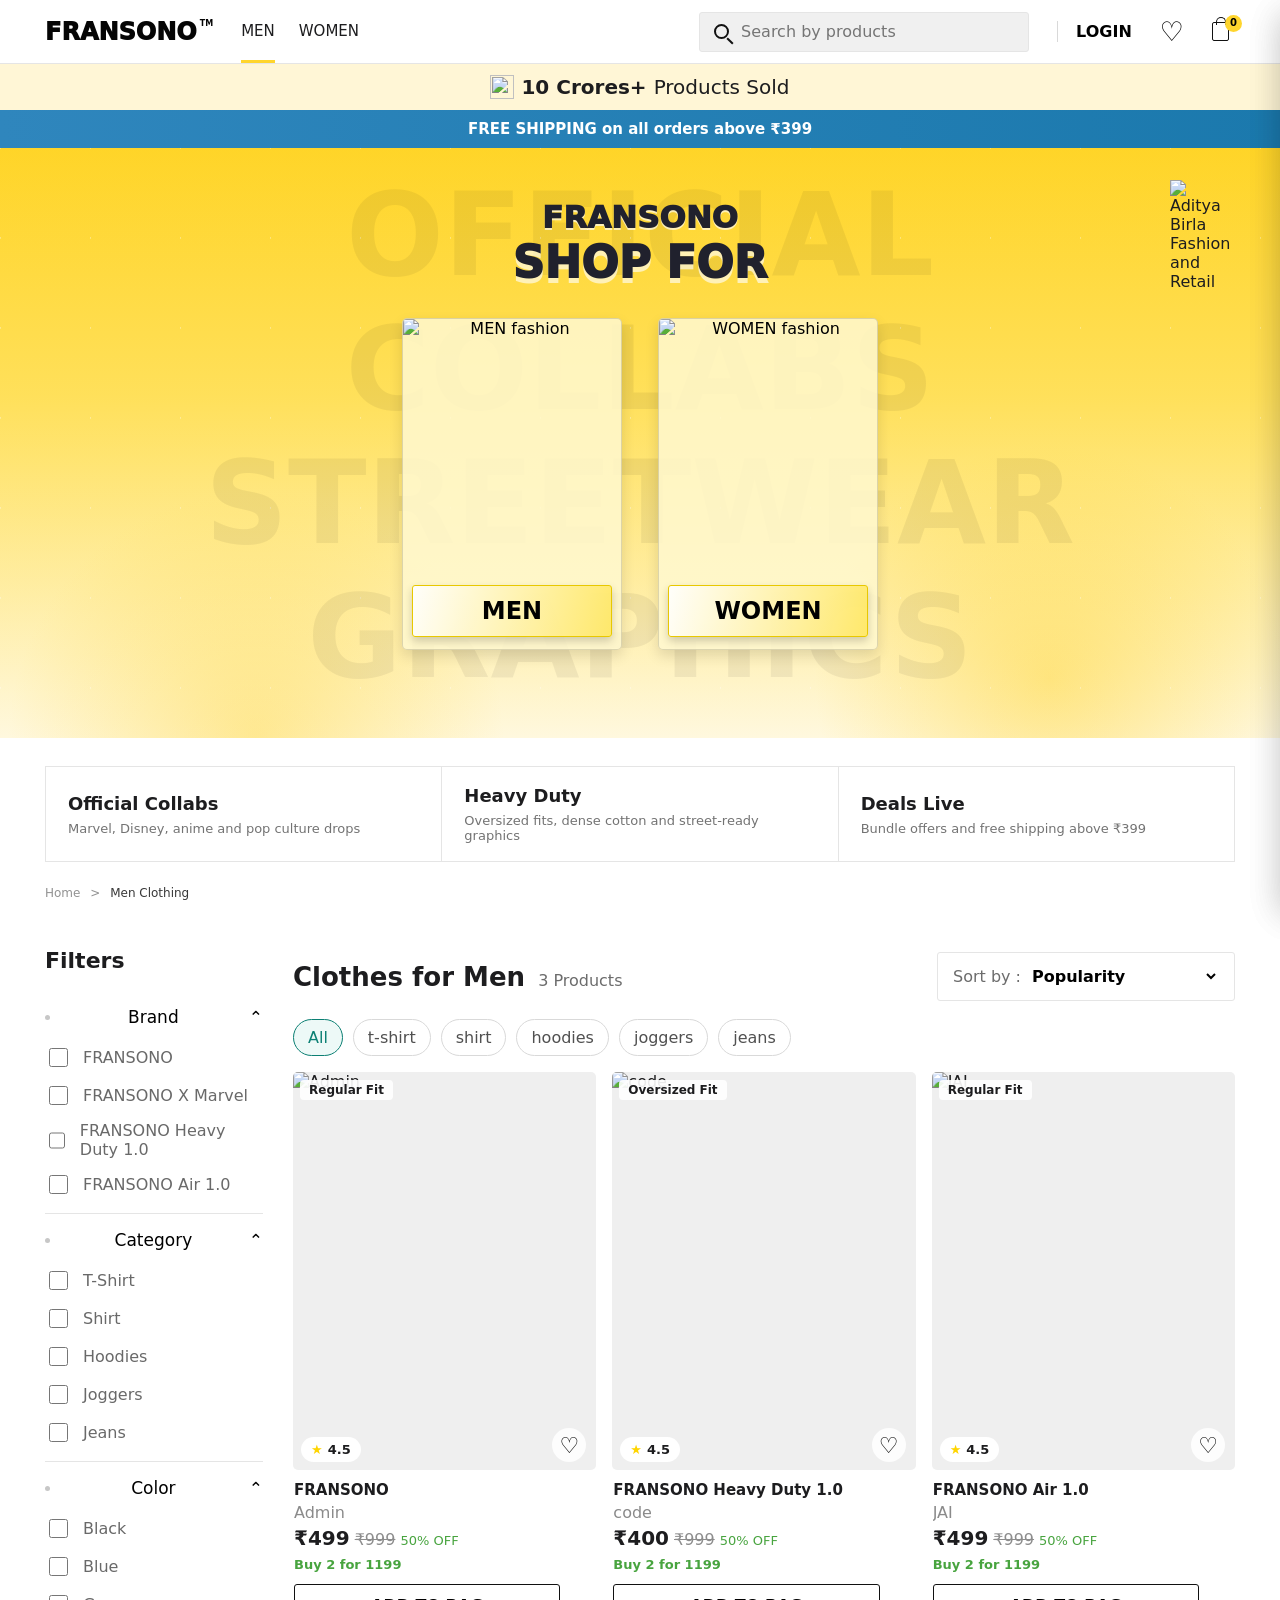
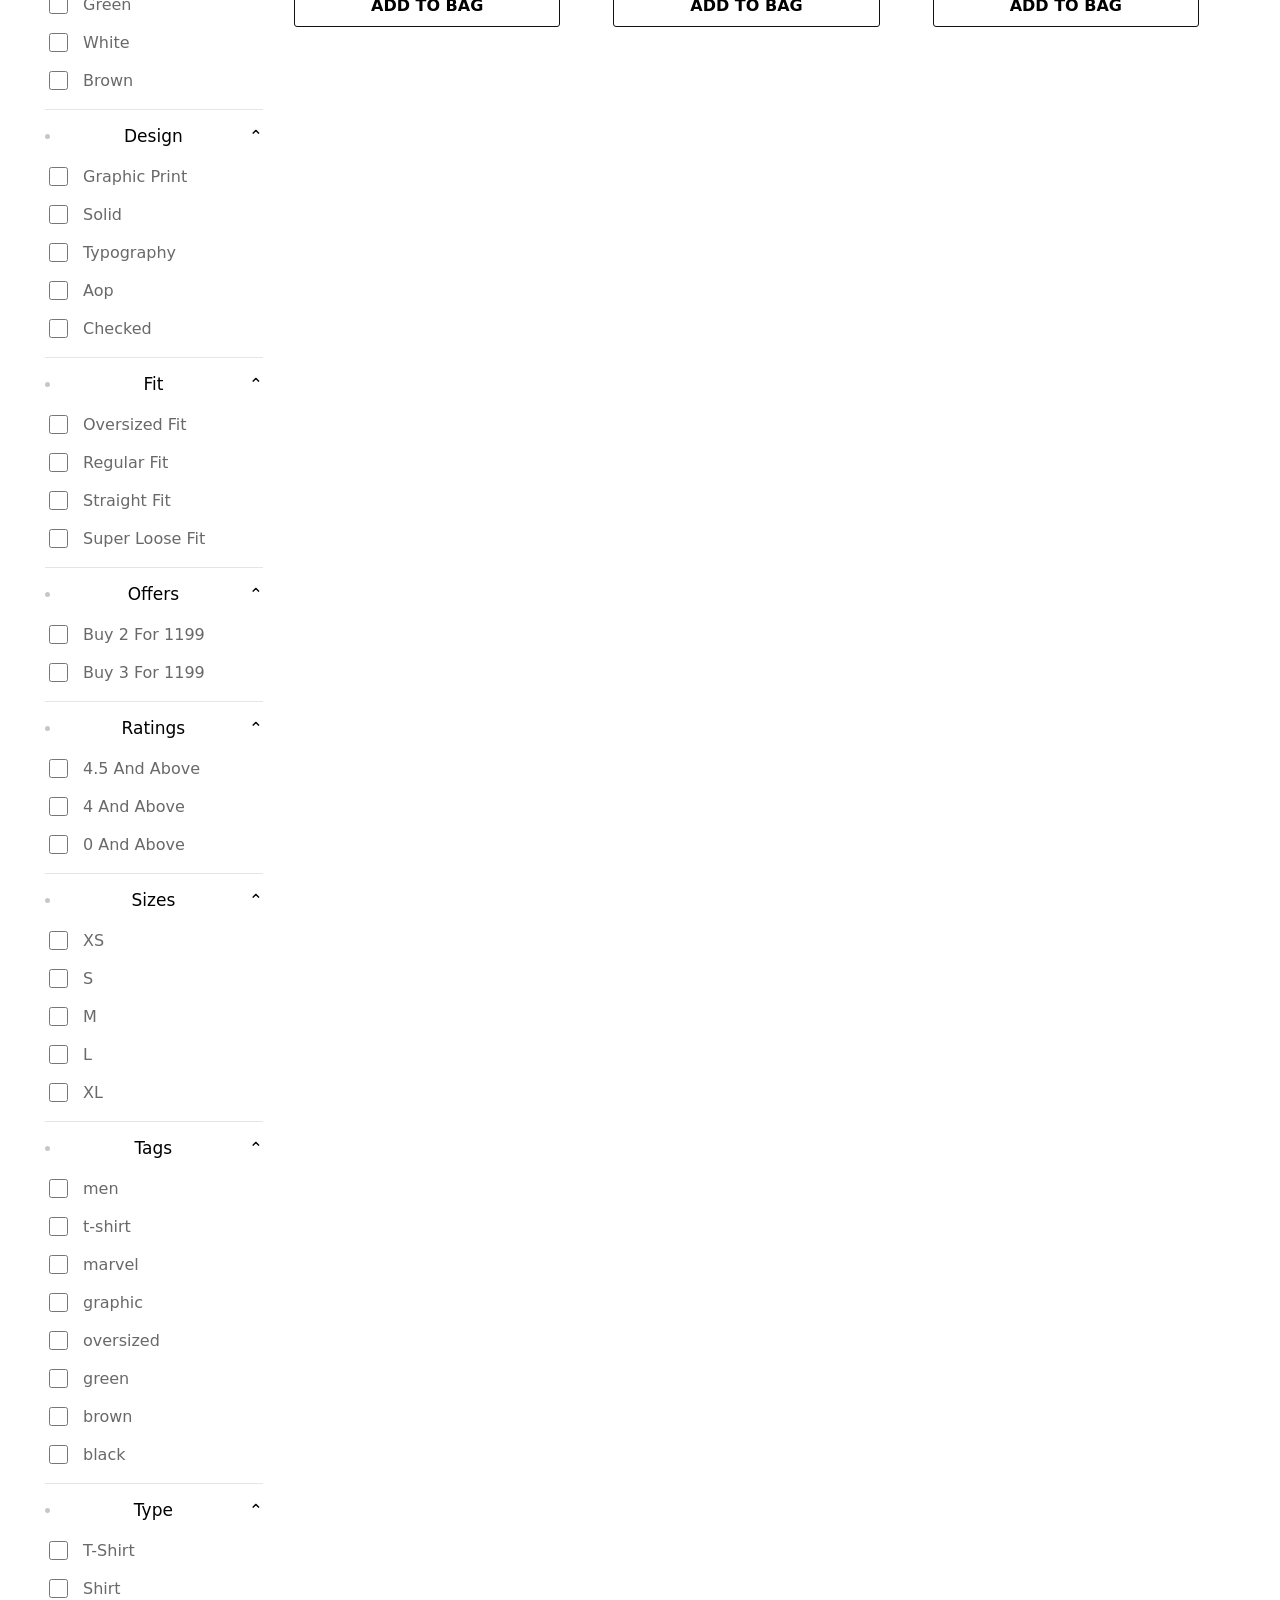
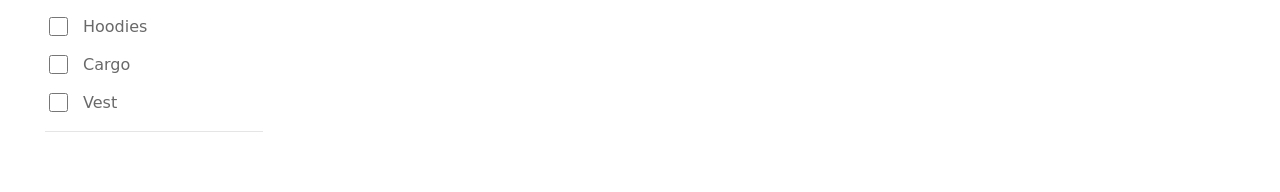
==== commit 89cd8c73: "Add files via upload" ====
--- a/index.html
+++ b/index.html
@@ -3,9 +3,12 @@
   <head>
     <meta charset="UTF-8" />
     <meta name="viewport" content="width=device-width, initial-scale=1.0" />
+    <meta http-equiv="Cache-Control" content="no-cache, no-store, must-revalidate" />
+    <meta http-equiv="Pragma" content="no-cache" />
+    <meta http-equiv="Expires" content="0" />
     <title>FRANSONO Storefront</title>
     <link rel="preconnect" href="https://images.bewakoof.com" />
-    <link rel="stylesheet" href="./styles.css" />
+    <link rel="stylesheet" href="./styles.css?v=1.0" />
   </head>
   <body>
     <header class="site-header">
@@ -176,6 +179,6 @@
       </form>
     </div>
 
-    <script src="./app.js"></script>
+    <script src="./app.js?v=1.0"></script>
   </body>
 </html>
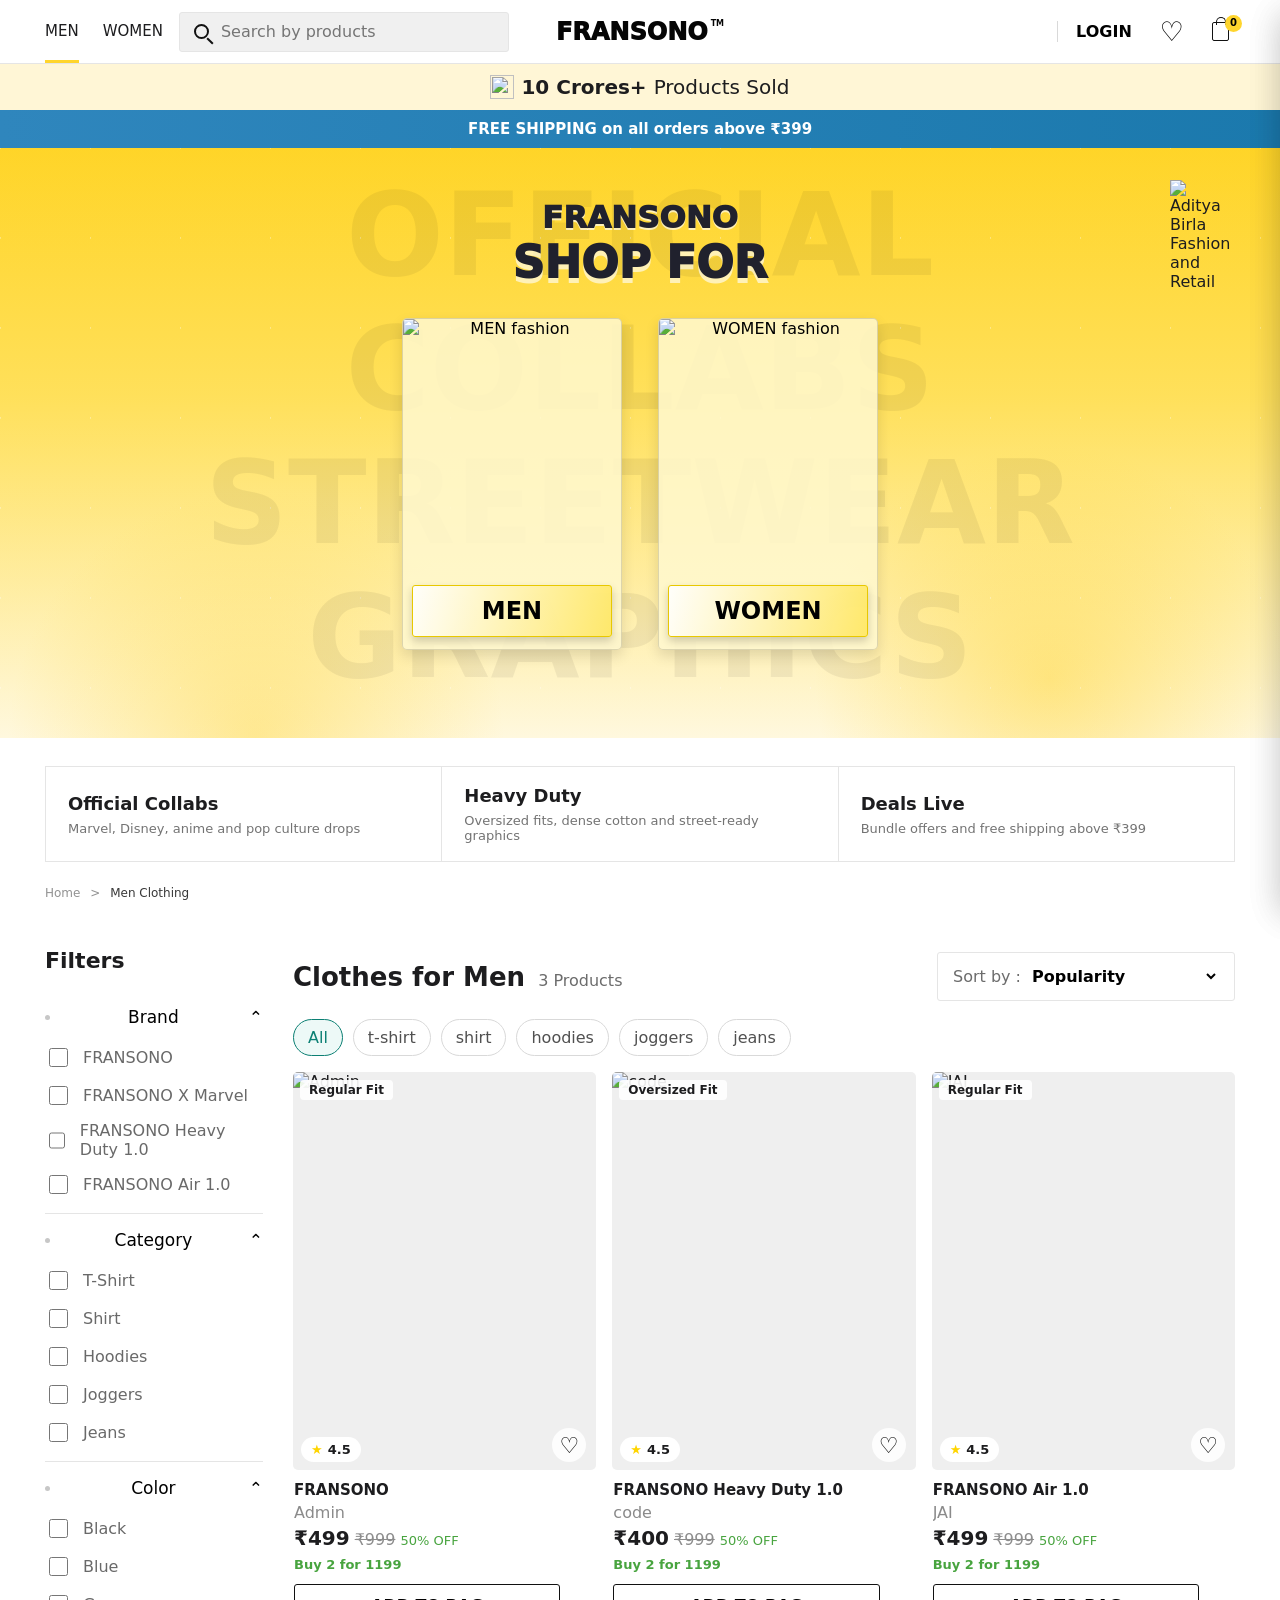
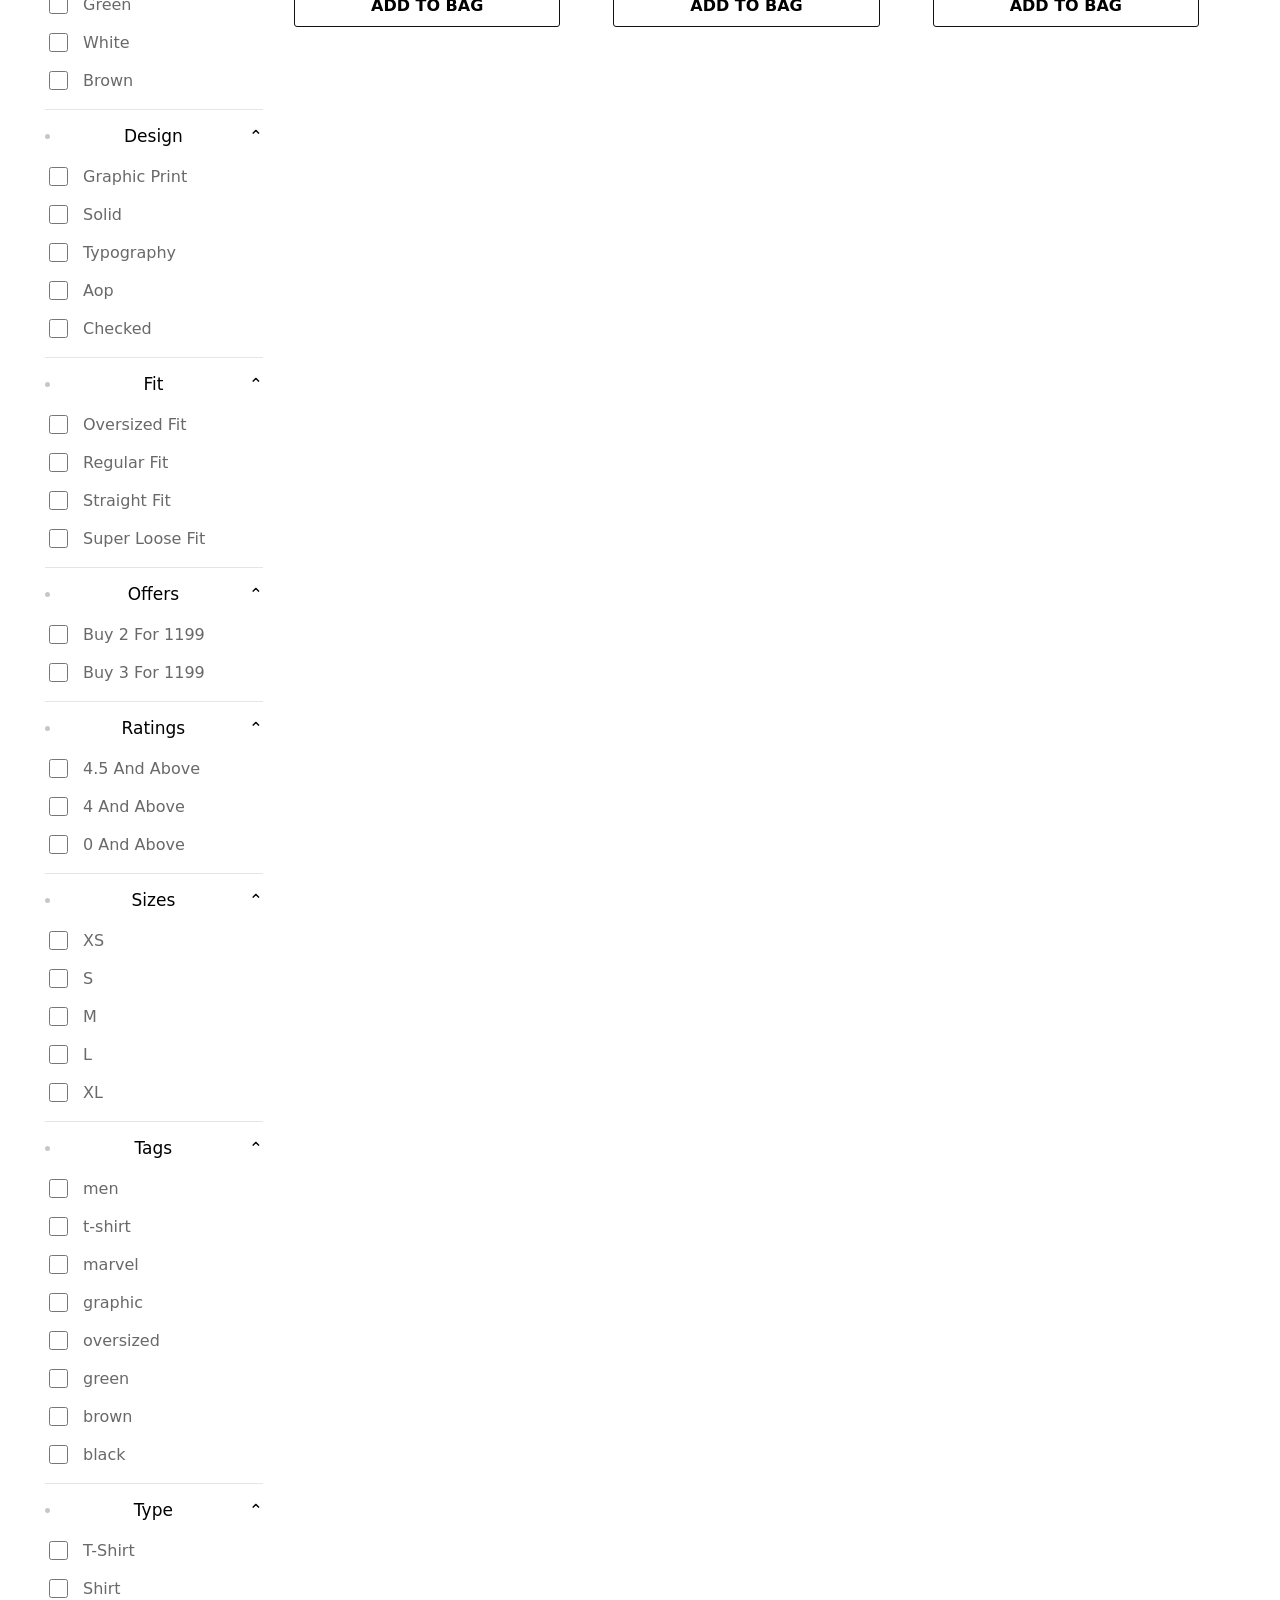
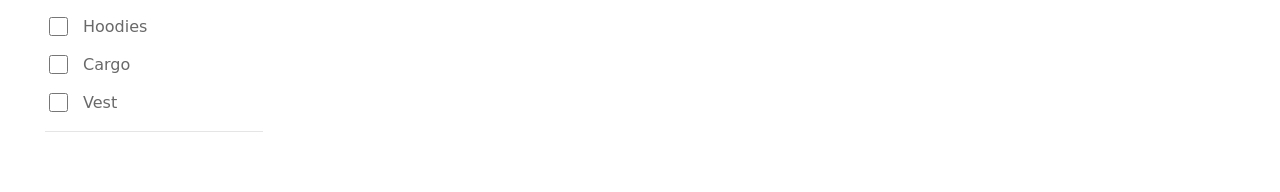
==== commit cc7d741c: "Add files via upload" ====
--- a/index.html
+++ b/index.html
@@ -13,27 +13,31 @@
   <body>
     <header class="site-header">
       <div class="shell header-grid">
-        <button class="icon-btn mobile-only" id="menuToggle" aria-label="Open menu">
-          <span></span><span></span><span></span>
-        </button>
+        <div class="header-left">
+          <button class="icon-btn mobile-only" id="menuToggle" aria-label="Open menu">
+            <span></span><span></span><span></span>
+          </button>
+          <nav class="main-nav" id="mainNav">
+            <a href="#men">MEN</a>
+            <a href="#women">WOMEN</a>
+          </nav>
+          <label class="search-box" aria-label="Search by products">
+            <span aria-hidden="true" class="search-icon"></span>
+            <input id="searchInput" type="search" placeholder="Search by products" />
+          </label>
+        </div>
         <a class="brand" href="#home" aria-label="FRANSONO home">
           <span>FRANSONO</span><sup>TM</sup>
         </a>
-        <nav class="main-nav" id="mainNav">
-          <a href="#men">MEN</a>
-          <a href="#women">WOMEN</a>
-        </nav>
-        <label class="search-box" aria-label="Search by products">
-          <span aria-hidden="true" class="search-icon"></span>
-          <input id="searchInput" type="search" placeholder="Search by products" />
-        </label>
-        <div class="header-actions">
-          <button class="login-btn" type="button">LOGIN</button>
-          <button class="plain-icon" id="wishlistButton" type="button" aria-label="Wishlist">&#9825;</button>
-          <button class="plain-icon bag" id="cartButton" type="button" aria-label="Cart">
-            <span></span>
-            <strong id="cartCount">0</strong>
-          </button>
+        <div class="header-right">
+          <div class="header-actions">
+            <button class="login-btn" type="button">LOGIN</button>
+            <button class="plain-icon" id="wishlistButton" type="button" aria-label="Wishlist">&#9825;</button>
+            <button class="plain-icon bag" id="cartButton" type="button" aria-label="Cart">
+              <span></span>
+              <strong id="cartCount">0</strong>
+            </button>
+          </div>
         </div>
       </div>
     </header>
--- a/styles.css
+++ b/styles.css
@@ -52,13 +52,38 @@
 }
 
 .top-strip__inner,
-.header-grid,
 .link-row,
 .header-actions,
 .products-head,
 .drawer-head {
   display: flex;
   align-items: center;
+}
+
+.header-grid {
+  display: grid;
+  grid-template-columns: 1fr auto 1fr;
+  justify-items: center;
+  align-items: center;
+  min-height: 62px;
+  gap: 28px;
+}
+
+.header-left,
+.header-right {
+  display: flex;
+  align-items: center;
+  gap: 16px;
+}
+
+.header-left {
+  justify-self: start;
+}
+
+.header-right {
+  justify-self: end;
+  justify-content: flex-end;
+  gap: 24px;
 }
 
 .top-strip__inner {
@@ -950,7 +975,21 @@
   }
 
   .header-grid {
+    display: grid;
+    grid-template-columns: auto 1fr auto;
+    align-items: center;
     gap: 12px;
+    padding: 10px 0;
+  }
+
+  .header-left,
+  .header-right {
+    width: auto;
+  }
+
+  .header-left {
+    gap: 10px;
+    min-width: 0;
   }
 
   .brand {
@@ -958,15 +997,7 @@
   }
 
   .search-box {
-    order: 5;
-    width: 100%;
-    margin: 0;
-    flex-basis: 100%;
-  }
-
-  .header-grid {
-    flex-wrap: wrap;
-    padding: 10px 0;
+    display: none;
   }
 
   .main-nav.is-open {
@@ -1118,4 +1149,4 @@
   .field-row {
     grid-template-columns: 1fr;
   }
-}
+}
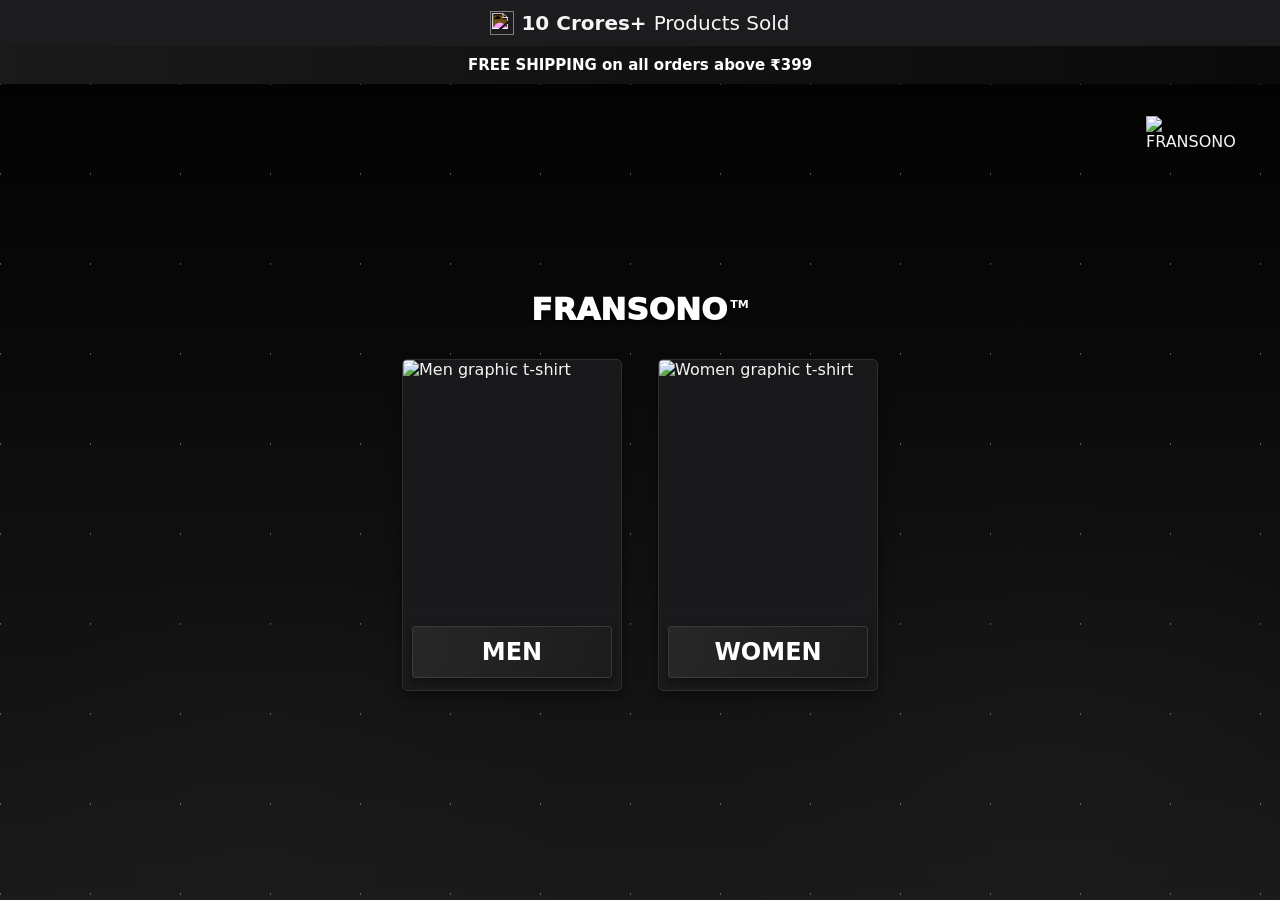
==== commit de2b6a7a: "Add files via upload" ====
--- a/index.html
+++ b/index.html
@@ -10,43 +10,11 @@
     <link rel="preconnect" href="https://images.bewakoof.com" />
     <link rel="stylesheet" href="./styles.css?v=1.0" />
   </head>
-  <body>
-    <header class="site-header">
-      <div class="shell header-grid">
-        <div class="header-left">
-          <button class="icon-btn mobile-only" id="menuToggle" aria-label="Open menu">
-            <span></span><span></span><span></span>
-          </button>
-          <nav class="main-nav" id="mainNav">
-            <a href="#men">MEN</a>
-            <a href="#women">WOMEN</a>
-          </nav>
-          <label class="search-box" aria-label="Search by products">
-            <span aria-hidden="true" class="search-icon"></span>
-            <input id="searchInput" type="search" placeholder="Search by products" />
-          </label>
-        </div>
-        <a class="brand" href="#home" aria-label="FRANSONO home">
-          <span>FRANSONO</span><sup>TM</sup>
-        </a>
-        <div class="header-right">
-          <div class="header-actions">
-            <button class="login-btn" type="button">LOGIN</button>
-            <button class="plain-icon" id="wishlistButton" type="button" aria-label="Wishlist">&#9825;</button>
-            <button class="plain-icon bag" id="cartButton" type="button" aria-label="Cart">
-              <span></span>
-              <strong id="cartCount">0</strong>
-            </button>
-          </div>
-        </div>
-      </div>
-    </header>
-
+  <body class="route-home">
     <main>
       <section class="trust-band" aria-label="Store stats">
         <div class="ticker" id="trustTicker">
-          <span><img src="https://images.bewakoof.com/web/ic-person-solid-black-mweb.png" alt="" /> <b>10 Crores+</b> Products Sold</span>
-          <span><img src="https://images.bewakoof.com/web/ic-bag-solid-black-mweb.png" alt="" /> <b>2 Crores+</b> Customers Bought</span>
+          <span><img src="https://images.bewakoof.com/web/ic-person-solid-black-mweb.png" alt="" /> <b>100 Crores+</b> Products Sold</span>
         </div>
       </section>
 
@@ -55,133 +23,22 @@
       </section>
 
       <section class="hero" id="home">
-        <img class="hero__collab" src="https://images.bewakoof.com/web/ic-desktop-abfrl.svg" alt="Aditya Birla Fashion and Retail" />
+        <img class="hero__collab" src="https://iili.io/Czhsy1p.md.jpg" alt="FRANSONO" />
         <div class="hero__center">
-          <div class="hero-brand">FRANSONO</div>
-          <div class="hero__shop">SHOP FOR</div>
+          <div class="hero-brand">FRANSONO<sup>TM</sup></div>
           <div class="hero-cards">
-            <button class="shop-card" data-section="men">
+            <a class="shop-card" href="./men.html">
               <img src="https://images.bewakoof.com/t640/men-s-black-venom-graphic-printed-oversized-t-shirt-651229-1731501911-1.jpg" alt="Men graphic t-shirt" />
               <span>MEN</span>
-            </button>
-            <button class="shop-card" data-section="women">
+            </a>
+            <a class="shop-card" href="./women.html">
               <img src="https://images.bewakoof.com/t640/women-s-beige-drip-graphic-printed-boyfriend-t-shirt-687568-1758530941-1.jpg" alt="Women graphic t-shirt" />
               <span>WOMEN</span>
-            </button>
+            </a>
           </div>
         </div>
       </section>
-
-      <section class="category-band shell">
-        <article>
-          <strong>Official Collabs</strong>
-          <span>Marvel, Disney, anime and pop culture drops</span>
-        </article>
-        <article>
-          <strong>Heavy Duty</strong>
-          <span>Oversized fits, dense cotton and street-ready graphics</span>
-        </article>
-        <article>
-          <strong>Deals Live</strong>
-          <span>Bundle offers and free shipping above &#8377;399</span>
-        </article>
-      </section>
-
-      <section class="collection-shell shell" id="collection">
-        <div class="breadcrumb">Home <span>&gt;</span> <b id="crumbLabel">Men Clothing</b></div>
-        <div class="mobile-filterbar">
-          <button id="filterToggle">Filters</button>
-          <button id="mobileSort">Sort: Popularity</button>
-        </div>
-        <aside class="filters" id="filtersPanel" aria-label="Product filters">
-          <div class="filters__head">
-            <h2>Filters</h2>
-            <button id="closeFilters" aria-label="Close filters">&times;</button>
-          </div>
-          <div id="filterGroups"></div>
-        </aside>
-        <section class="products-area">
-          <div class="products-head">
-            <div>
-              <h1 id="collectionTitle">Clothes for Men</h1>
-              <span id="productCount">0 Products</span>
-            </div>
-            <label class="sort-select">
-              <span>Sort by :</span>
-              <select id="sortSelect">
-                <option value="popular">Popularity</option>
-                <option value="new">New Arrival</option>
-                <option value="high">Price : High to Low</option>
-                <option value="low">Price : Low to High</option>
-              </select>
-            </label>
-          </div>
-          <div class="chips" id="categoryChips"></div>
-          <div class="product-grid" id="productGrid"></div>
-        </section>
-      </section>
     </main>
-
-    <div class="drawer-backdrop" id="drawerBackdrop"></div>
-    <aside class="cart-drawer" id="cartDrawer" aria-label="Cart drawer">
-      <div class="drawer-head">
-        <h2>My Bag</h2>
-        <button id="closeCart" aria-label="Close cart">&times;</button>
-      </div>
-      <div id="cartItems" class="cart-items"></div>
-      <div class="cart-summary">
-        <div><span>Total</span><strong id="cartTotal">&#8377;0</strong></div>
-        <button id="checkoutButton">PLACE ORDER</button>
-      </div>
-    </aside>
-
-    <aside class="wishlist-drawer" id="wishlistDrawer" aria-label="Wishlist drawer">
-      <div class="drawer-head">
-        <h2>Wishlist</h2>
-        <button id="closeWishlist" aria-label="Close wishlist">&times;</button>
-      </div>
-      <div id="wishlistItems" class="cart-items"></div>
-    </aside>
-
-    <div class="checkout-modal" id="checkoutModal" aria-hidden="true">
-      <form class="checkout-form" id="checkoutForm">
-        <div class="drawer-head">
-          <h2>Delivery Details</h2>
-          <button type="button" id="closeCheckout" aria-label="Close checkout">&times;</button>
-        </div>
-        <div class="checkout-fields">
-          <label>
-            <span>Full Name</span>
-            <input name="name" type="text" placeholder="Enter full name" required />
-          </label>
-          <label>
-            <span>Mobile Number</span>
-            <input name="phone" type="tel" placeholder="Enter mobile number" required />
-          </label>
-          <label>
-            <span>Full Address</span>
-            <textarea name="address" rows="3" placeholder="House no, street, area" required></textarea>
-          </label>
-          <div class="field-row">
-            <label>
-              <span>City</span>
-              <input name="city" type="text" placeholder="City" required />
-            </label>
-            <label>
-              <span>Pincode</span>
-              <input name="pincode" type="text" placeholder="Pincode" required />
-            </label>
-          </div>
-          <label>
-            <span>Order Note</span>
-            <textarea name="note" rows="2" placeholder="Size, color, or delivery note"></textarea>
-          </label>
-        </div>
-        <div class="checkout-submit">
-          <button type="submit">SEND ORDER ON WHATSAPP</button>
-        </div>
-      </form>
-    </div>
 
     <script src="./app.js?v=1.0"></script>
   </body>
--- a/styles.css
+++ b/styles.css
@@ -1,14 +1,14 @@
 :root {
-  --ink: #1d1d1f;
-  --muted: #737373;
-  --line: #e5e5e5;
-  --soft: #f7f7f7;
+  --ink: #f5f5f7;
+  --muted: #a0a0a0;
+  --line: #2d2d2d;
+  --soft: #1a1a1a;
   --yellow: #ffd52d;
-  --teal: #0b7f73;
-  --blue: #2581b8;
-  --green: #48a43f;
-  --danger: #d23f31;
-  --shadow: 0 14px 32px rgba(0, 0, 0, 0.12);
+  --teal: #14b8a6;
+  --blue: #3b82f6;
+  --green: #22c55e;
+  --danger: #ef4444;
+  --shadow: 0 14px 32px rgba(0, 0, 0, 0.4);
   font-family: Inter, ui-sans-serif, system-ui, -apple-system, BlinkMacSystemFont, "Segoe UI", sans-serif;
 }
 
@@ -23,7 +23,11 @@
 body {
   margin: 0;
   color: var(--ink);
-  background: #fff;
+  background: #121212;
+}
+
+body.route-home {
+  background-color: #050505;
 }
 
 a {
@@ -35,6 +39,7 @@
 input,
 select {
   font: inherit;
+  color: inherit;
 }
 
 button {
@@ -100,7 +105,7 @@
   position: sticky;
   top: 0;
   z-index: 20;
-  background: #fff;
+  background: #121212;
   border-bottom: 1px solid var(--line);
 }
 
@@ -113,7 +118,7 @@
   position: relative;
   display: inline-flex;
   align-items: flex-start;
-  color: #050505;
+  color: #ffffff;
   font-size: 24px;
   font-weight: 950;
   letter-spacing: 0;
@@ -154,16 +159,21 @@
   display: flex;
   align-items: center;
   gap: 10px;
-  background: #f0f0f0;
-  border: 1px solid #e5e5e5;
+  background: #1e1e1e;
+  border: 1px solid #333;
   border-radius: 3px;
   padding: 0 14px;
+  transition: border-color 0.2s ease;
+}
+
+.search-box:focus-within {
+  border-color: var(--yellow);
 }
 
 .search-icon {
   width: 15px;
   height: 15px;
-  border: 2px solid #111;
+  border: 2px solid var(--yellow);
   border-radius: 50%;
   position: relative;
   flex: 0 0 auto;
@@ -176,7 +186,7 @@
   bottom: -5px;
   width: 8px;
   height: 2px;
-  background: #111;
+  background: var(--yellow);
   transform: rotate(45deg);
 }
 
@@ -185,7 +195,7 @@
   border: 0;
   outline: 0;
   background: transparent;
-  color: #4c4c4c;
+  color: #fff;
 }
 
 .header-actions {
@@ -201,7 +211,7 @@
 
 .login-btn {
   padding-left: 18px;
-  border-left: 1px solid #d9d9d9;
+  border-left: 1px solid #333;
   font-weight: 700;
 }
 
@@ -222,7 +232,7 @@
   width: 17px;
   height: 19px;
   display: block;
-  border: 1.8px solid #111;
+  border: 1.8px solid #fff;
   border-radius: 2px;
   position: relative;
 }
@@ -234,7 +244,7 @@
   top: -6px;
   width: 8px;
   height: 7px;
-  border: 1.8px solid #111;
+  border: 1.8px solid #fff;
   border-bottom: 0;
   border-radius: 8px 8px 0 0;
 }
@@ -261,15 +271,16 @@
   height: 46px;
   display: grid;
   place-items: center;
-  background: #fff6d6;
+  background: #1c1c1e;
   overflow: hidden;
+  color: #f5f5f7;
 }
 
 .shipping-band {
   height: 38px;
   display: grid;
   place-items: center;
-  background: linear-gradient(90deg, #2f86bd, #1b79ad);
+  background: linear-gradient(90deg, #1a1a1a, #0a0a0a);
   color: #fff;
   font-size: 15px;
   font-weight: 850;
@@ -292,20 +303,21 @@
 .ticker img {
   width: 24px;
   height: 24px;
+  filter: invert(1) brightness(2);
 }
 
 .hero {
-  min-height: 590px;
+  min-height: max(590px, calc(100vh - 84px));
   position: relative;
   display: grid;
-  place-items: start center;
+  place-items: center;
   overflow: hidden;
   background:
-    linear-gradient(rgba(255, 215, 44, 0.2), rgba(255, 248, 222, 0.1)),
+    linear-gradient(rgba(0, 0, 0, 0.45), rgba(18, 18, 18, 0.25)),
     url("https://images.bewakoof.com/web/img-official-collab-desktop-new-compressed-v2.webp") center bottom / cover no-repeat,
-    radial-gradient(circle at 20% 100%, rgba(255, 210, 38, 0.46), transparent 21%),
-    radial-gradient(circle at 82% 90%, rgba(255, 210, 38, 0.5), transparent 20%),
-    linear-gradient(180deg, #ffd427 0%, #ffe05a 42%, #fff8de 100%);
+    radial-gradient(circle at 20% 100%, rgba(30, 30, 30, 0.9), transparent 25%),
+    radial-gradient(circle at 82% 90%, rgba(30, 30, 30, 0.95), transparent 25%),
+    linear-gradient(180deg, #050505 0%, #121212 50%, #1c1c1e 100%);
 }
 
 .hero::before {
@@ -318,24 +330,13 @@
   background-size: 90px 90px;
 }
 
-.hero::after {
-  content: "OFFICIAL  COLLABS  STREETWEAR  GRAPHICS";
-  position: absolute;
-  left: 50%;
-  bottom: 34px;
-  width: 1100px;
-  transform: translateX(-50%);
-  color: rgba(0, 0, 0, 0.06);
-  font-weight: 900;
-  font-size: clamp(46px, 9vw, 120px);
-  text-align: center;
-}
+
 
 .hero__collab {
   position: absolute;
   right: 44px;
   top: 32px;
-  width: 66px;
+  width: 90px;
   z-index: 2;
 }
 
@@ -344,24 +345,31 @@
   z-index: 3;
   display: grid;
   justify-items: center;
-  padding-top: 54px;
 }
 
 .hero-brand {
-  color: #20212d;
+  color: #fff;
   font-size: 31px;
   font-weight: 950;
   line-height: 1;
-  text-shadow: 0 2px 0 rgba(255, 255, 255, 0.65);
+  text-shadow: 0 2px 4px rgba(0, 0, 0, 0.8);
+  margin-bottom: 34px;
+}
+
+.hero-brand sup {
+  margin-left: 3px;
+  font-size: 11px;
+  font-weight: 700;
+  vertical-align: super;
 }
 
 .hero__shop {
   margin: 9px 0 34px;
-  color: #20212d;
+  color: #fff;
   font-size: 44px;
   font-weight: 950;
   line-height: .95;
-  text-shadow: 0 5px 0 rgba(255, 255, 255, 0.62);
+  text-shadow: 0 4px 6px rgba(0, 0, 0, 0.8);
 }
 
 .hero-cards {
@@ -372,12 +380,18 @@
 
 .shop-card {
   position: relative;
-  border: 1px solid rgba(0, 0, 0, 0.14);
+  border: 1px solid #2d2d2d;
   border-radius: 5px;
   padding: 0;
-  background: rgba(255, 248, 208, 0.86);
-  box-shadow: 0 6px 14px rgba(0, 0, 0, 0.12);
+  background: rgba(28, 28, 30, 0.85);
+  box-shadow: 0 6px 14px rgba(0, 0, 0, 0.4);
   overflow: hidden;
+  transition: border-color 0.25s ease, transform 0.25s ease;
+}
+
+.shop-card:hover {
+  border-color: var(--yellow);
+  transform: translateY(-4px);
 }
 
 .shop-card img {
@@ -396,12 +410,19 @@
   height: 52px;
   display: grid;
   place-items: center;
-  border: 1px solid #e8c800;
+  border: 1px solid #3a3a3c;
   border-radius: 3px;
-  background: linear-gradient(105deg, rgba(255,255,255,.92), rgba(255, 227, 71, .72));
-  box-shadow: 0 4px 8px rgba(0,0,0,.18);
+  background: linear-gradient(105deg, rgba(40, 40, 40, 0.95), rgba(28, 28, 30, 0.85));
+  box-shadow: 0 4px 8px rgba(0,0,0,.4);
   font-size: 24px;
   font-weight: 900;
+  color: #fff;
+  transition: border-color 0.25s ease, color 0.25s ease;
+}
+
+.shop-card:hover span {
+  border-color: var(--yellow);
+  color: var(--yellow);
 }
 
 .category-band {
@@ -418,7 +439,7 @@
   display: grid;
   align-content: center;
   gap: 7px;
-  background: #fff;
+  background: var(--soft);
   padding: 18px 22px;
 }
 
@@ -449,7 +470,7 @@
 }
 
 .breadcrumb b {
-  color: #383838;
+  color: #eee;
   font-weight: 500;
 }
 
@@ -486,9 +507,10 @@
   display: flex;
   justify-content: space-between;
   border: 0;
-  background: #fff;
+  background: transparent;
   padding: 0;
   font-size: 17px;
+  color: #fff;
 }
 
 .filter-title::before {
@@ -497,7 +519,7 @@
   height: 5px;
   align-self: center;
   border-radius: 50%;
-  background: #c7c7c7;
+  background: #666;
   margin-right: 8px;
 }
 
@@ -511,13 +533,13 @@
   display: flex;
   align-items: center;
   gap: 12px;
-  color: #696969;
+  color: #a0a0a0;
 }
 
 .filter-options input {
   width: 19px;
   height: 19px;
-  accent-color: var(--teal);
+  accent-color: var(--yellow);
 }
 
 .products-head {
@@ -533,7 +555,7 @@
 }
 
 .products-head span {
-  color: #6c6c6c;
+  color: #a0a0a0;
 }
 
 .sort-select {
@@ -543,13 +565,15 @@
   border: 1px solid var(--line);
   border-radius: 3px;
   padding: 13px 15px;
-  color: #686868;
+  color: #a0a0a0;
+  background: #121212;
 }
 
 .sort-select select {
   border: 0;
   outline: 0;
-  background: transparent;
+  background: #121212;
+  color: #fff;
   font-weight: 700;
 }
 
@@ -561,17 +585,17 @@
 }
 
 .chips button {
-  border: 1px solid #d9d9d9;
-  background: #fff;
+  border: 1px solid #2d2d2d;
+  background: #1a1a1a;
   border-radius: 999px;
   padding: 8px 14px;
-  color: #505050;
+  color: #a0a0a0;
 }
 
 .chips button.is-active {
-  border-color: var(--teal);
-  color: var(--teal);
-  background: #edf9f7;
+  border-color: var(--yellow);
+  color: var(--yellow);
+  background: #2a2400;
 }
 
 .product-grid {
@@ -588,7 +612,7 @@
   position: relative;
   overflow: hidden;
   border-radius: 5px;
-  background: #efefef;
+  background: #1a1a1a;
   aspect-ratio: 4 / 5.25;
 }
 
@@ -616,9 +640,10 @@
   top: 8px;
   padding: 3px 9px;
   border-radius: 4px;
-  background: rgba(255, 255, 255, 0.9);
+  background: rgba(44, 44, 46, 0.9);
   font-size: 12px;
   font-weight: 700;
+  color: #fff;
 }
 
 .rating {
@@ -628,10 +653,11 @@
   align-items: center;
   gap: 5px;
   border-radius: 15px;
-  background: #fff;
+  background: #2c2c2e;
   padding: 5px 10px;
   font-weight: 700;
   font-size: 13px;
+  color: #fff;
 }
 
 .rating span {
@@ -645,8 +671,9 @@
   height: 34px;
   border: 0;
   border-radius: 50%;
-  background: rgba(255,255,255,.88);
+  background: rgba(44, 44, 46, 0.88);
   font-size: 22px;
+  color: #fff;
 }
 
 .wishlist.is-active {
@@ -708,16 +735,37 @@
 .add-btn {
   width: 100%;
   margin-top: 11px;
-  border: 1px solid #111;
+  border: 1px solid var(--yellow);
   border-radius: 3px;
-  background: #fff;
+  background: #000;
   padding: 11px;
   font-weight: 800;
+  color: var(--yellow);
+  transition: background 0.2s ease, color 0.2s ease, border-color 0.2s ease;
 }
 
 .add-btn:hover {
-  background: #111;
-  color: #fff;
+  background: var(--yellow);
+  color: #000;
+  border-color: var(--yellow);
+}
+
+.wishlist-drawer .add-btn {
+  width: auto;
+  padding: 8px 12px;
+  font-size: 12px;
+  line-height: 1.2;
+  border-radius: 3px;
+  margin-top: 10px;
+  background: #000;
+  border: 1px solid var(--yellow);
+  color: var(--yellow);
+  transition: background 0.2s ease, color 0.2s ease, border-color 0.2s ease;
+}
+
+.wishlist-drawer .add-btn:hover {
+  background: var(--yellow);
+  color: #000;
 }
 
 .mobile-filterbar {
@@ -728,7 +776,7 @@
   position: fixed;
   inset: 0;
   z-index: 35;
-  background: rgba(0,0,0,.32);
+  background: rgba(0,0,0,.6);
   opacity: 0;
   pointer-events: none;
   transition: opacity .2s ease;
@@ -743,13 +791,17 @@
   height: 100vh;
   display: grid;
   grid-template-rows: auto 1fr auto;
-  background: #fff;
+  background: #1c1c1e;
   transform: translateX(100%);
   transition: transform .25s ease;
   box-shadow: var(--shadow);
 }
 
-body.drawer-open .drawer-backdrop {
+body.drawer-open .drawer-backdrop,
+body.wishlist-open .drawer-backdrop,
+body.checkout-open .drawer-backdrop,
+body.product-open .drawer-backdrop,
+body.filters-open .drawer-backdrop {
   opacity: 1;
   pointer-events: auto;
 }
@@ -767,7 +819,7 @@
   height: 100vh;
   display: grid;
   grid-template-rows: auto 1fr;
-  background: #fff;
+  background: #1c1c1e;
   transform: translateX(100%);
   transition: transform .25s ease;
   box-shadow: var(--shadow);
@@ -775,16 +827,6 @@
 
 body.wishlist-open .wishlist-drawer {
   transform: translateX(0);
-}
-
-body.wishlist-open .drawer-backdrop {
-  opacity: 1;
-  pointer-events: auto;
-}
-
-body.checkout-open .drawer-backdrop {
-  opacity: 1;
-  pointer-events: auto;
 }
 
 .drawer-head {
@@ -802,6 +844,7 @@
   border: 0;
   background: transparent;
   font-size: 28px;
+  color: #fff;
 }
 
 .cart-items {
@@ -840,6 +883,7 @@
   border: 0;
   background: transparent;
   font-size: 20px;
+  color: #fff;
 }
 
 .empty {
@@ -863,6 +907,7 @@
   border: 0;
   border-radius: 3px;
   background: var(--yellow);
+  color: #000;
   padding: 14px;
   font-weight: 900;
 }
@@ -890,7 +935,7 @@
   display: grid;
   grid-template-rows: auto 1fr auto;
   overflow: hidden;
-  background: #fff;
+  background: #1c1c1e;
   border-radius: 5px;
   box-shadow: var(--shadow);
 }
@@ -905,7 +950,7 @@
 .checkout-fields label {
   display: grid;
   gap: 7px;
-  color: #2a2a2a;
+  color: #e5e5e5;
   font-size: 13px;
   font-weight: 750;
 }
@@ -917,8 +962,8 @@
   border-radius: 3px;
   padding: 12px 13px;
   outline: 0;
-  color: #111;
-  background: #fff;
+  color: #fff;
+  background: #2c2c2e;
   resize: vertical;
 }
 
@@ -943,6 +988,7 @@
   border: 0;
   border-radius: 3px;
   background: var(--yellow);
+  color: #000;
   padding: 14px;
   font-weight: 900;
 }
@@ -971,7 +1017,7 @@
     width: 21px;
     height: 2px;
     display: block;
-    background: #111;
+    background: #fff;
   }
 
   .header-grid {
@@ -1017,7 +1063,13 @@
   }
 
   .hero {
-    min-height: 510px;
+    min-height: max(510px, calc(100vh - 80px));
+    background:
+      linear-gradient(rgba(0, 0, 0, 0.4), rgba(18, 18, 18, 0.2)),
+      url("https://images.bewakoof.com/web/img-official-collab-desktop-new-compressed-v2.webp") center bottom / 140% auto no-repeat,
+      radial-gradient(circle at 20% 100%, rgba(30, 30, 30, 0.8), transparent 25%),
+      radial-gradient(circle at 82% 90%, rgba(30, 30, 30, 0.8), transparent 25%),
+      linear-gradient(180deg, #050505 0%, #121212 50%, #1c1c1e 100%);
   }
 
   .hero-cards {
@@ -1049,7 +1101,7 @@
     width: min(320px, 88vw);
     max-height: 100vh;
     padding: 18px 22px 30px;
-    background: #fff;
+    background: #1c1c1e;
     transform: translateX(-110%);
     transition: transform .24s ease;
     box-shadow: var(--shadow);
@@ -1092,13 +1144,19 @@
 
 @media (max-width: 560px) {
   .hero {
-    min-height: 450px;
+    min-height: max(450px, calc(100vh - 80px));
+    background:
+      linear-gradient(rgba(0, 0, 0, 0.4), rgba(18, 18, 18, 0.2)),
+      url("https://images.bewakoof.com/web/img-official-collab-desktop-new-compressed-v2.webp") center bottom / 180% auto no-repeat,
+      radial-gradient(circle at 20% 100%, rgba(30, 30, 30, 0.8), transparent 25%),
+      radial-gradient(circle at 82% 90%, rgba(30, 30, 30, 0.8), transparent 25%),
+      linear-gradient(180deg, #050505 0%, #121212 50%, #1c1c1e 100%);
   }
 
   .hero__collab {
     right: 18px;
     top: 18px;
-    width: 46px;
+    width: 60px;
   }
 
   .hero-cards {
@@ -1149,4 +1207,265 @@
   .field-row {
     grid-template-columns: 1fr;
   }
+
+  .add-btn {
+    padding: 8px;
+    font-size: 12px;
+    margin-top: 8px;
+  }
+}
+
+/* Helper hidden class */
+.hidden {
+  display: none !important;
+}
+
+/* Department links inside sidebar for mobile */
+.mobile-dept-link {
+  display: block;
+  padding: 10px 14px;
+  font-weight: 700;
+  border-radius: 4px;
+  background: #1a1a1a;
+  border: 1px solid #333;
+  color: #fff;
+  margin-bottom: 6px;
+  text-align: center;
+}
+.mobile-dept-link.is-active {
+  background: var(--yellow);
+  color: #000;
+  border-color: var(--yellow);
+}
+
+/* Mobile search input container */
+.mobile-search-container {
+  margin-bottom: 16px;
+  width: 100%;
+}
+.mobile-search-container input {
+  width: 100%;
+  padding: 10px 14px;
+  border: 1px solid #333;
+  border-radius: 4px;
+  background: #1e1e1e;
+  color: #fff;
+  outline: none;
+  transition: border-color 0.2s ease;
+}
+.mobile-search-container input:focus {
+  border-color: var(--yellow);
+  background: #1e1e1e;
+}
+
+/* Breadcrumb Home Link */
+.breadcrumb-home {
+  color: #929292;
+  transition: color 0.2s ease;
+}
+.breadcrumb-home:hover {
+  color: var(--yellow);
+  text-decoration: underline;
+}
+
+/* Product Details Modal Overlay */
+.product-modal {
+  position: fixed;
+  inset: 0;
+  z-index: 50;
+  display: grid;
+  place-items: center;
+  padding: 18px;
+  opacity: 0;
+  pointer-events: none;
+  transition: opacity .2s ease;
+}
+
+body.product-open .product-modal {
+  opacity: 1;
+  pointer-events: auto;
+}
+
+.product-modal-content {
+  position: relative;
+  background: #1c1c1e;
+  width: min(880px, 100%);
+  max-height: min(720px, calc(100vh - 36px));
+  border-radius: 5px;
+  overflow: hidden;
+  box-shadow: var(--shadow);
+}
+
+.close-product-btn {
+  position: absolute;
+  right: 20px;
+  top: 14px;
+  border: 0;
+  background: transparent;
+  font-size: 32px;
+  color: #fff;
+  z-index: 10;
+  cursor: pointer;
+  line-height: 1;
+  transition: color 0.2s ease;
+}
+
+.close-product-btn:hover {
+  color: var(--yellow);
+}
+
+.product-modal-body {
+  display: grid;
+  grid-template-columns: 1fr 1.1fr;
+  height: 100%;
+  max-height: min(720px, calc(100vh - 36px));
+}
+
+.product-modal-media {
+  background: #1a1a1a;
+  height: 100%;
+  display: flex;
+  align-items: center;
+  justify-content: center;
+  overflow: hidden;
+}
+
+.product-modal-media img {
+  width: 100%;
+  height: 100%;
+  object-fit: cover;
+  display: block;
+}
+
+.product-modal-info {
+  padding: 30px;
+  display: flex;
+  flex-direction: column;
+  gap: 16px;
+  overflow-y: auto;
+  background: #1c1c1e;
+}
+
+.product-modal-brand {
+  font-size: 14px;
+  font-weight: 800;
+  text-transform: uppercase;
+  letter-spacing: 1px;
+  color: var(--yellow);
+}
+
+.product-modal-name {
+  font-size: 24px;
+  font-weight: 900;
+  margin: 0;
+  color: #fff;
+  line-height: 1.2;
+}
+
+.product-modal-rating-price {
+  display: flex;
+  flex-direction: column;
+  gap: 12px;
+  border-bottom: 1px solid var(--line);
+  padding-bottom: 18px;
+}
+
+.product-modal-rating-price .rating {
+  position: static;
+  align-self: start;
+  background: #2c2c2e;
+  padding: 5px 10px;
+  font-weight: 700;
+  font-size: 13px;
+  border-radius: 15px;
+}
+
+.modal-size-selector h3,
+.modal-specs h3 {
+  font-size: 13px;
+  font-weight: 800;
+  text-transform: uppercase;
+  color: #a0a0a0;
+  margin: 0 0 12px 0;
+  letter-spacing: 0.5px;
+}
+
+.modal-size-chips {
+  display: flex;
+  gap: 10px;
+  flex-wrap: wrap;
+}
+
+.modal-size-chips button {
+  border: 1px solid #333;
+  background: #1e1e1e;
+  border-radius: 3px;
+  width: 46px;
+  height: 46px;
+  display: grid;
+  place-items: center;
+  font-weight: 700;
+  color: #fff;
+  font-size: 14px;
+  transition: all 0.2s ease;
+  cursor: pointer;
+}
+
+.modal-size-chips button.selected {
+  border-color: var(--yellow);
+  color: var(--yellow);
+  background: #2a2400;
+}
+
+.modal-size-chips button:hover:not(.selected) {
+  border-color: #555;
+  background: #252528;
+}
+
+.modal-specs {
+  border-top: 1px solid var(--line);
+  padding-top: 18px;
+}
+
+.modal-specs ul {
+  margin: 0;
+  padding-left: 18px;
+  display: grid;
+  gap: 8px;
+  color: #a0a0a0;
+  font-size: 14px;
+}
+
+.modal-specs li {
+  line-height: 1.4;
+}
+
+.modal-specs li strong {
+  color: #eee;
+}
+
+/* Mobile responsive details modal */
+@media (max-width: 768px) {
+  .product-modal-body {
+    grid-template-columns: 1fr;
+    max-height: min(640px, calc(100vh - 20px));
+  }
+
+  .product-modal-content {
+    max-height: min(640px, calc(100vh - 20px));
+    overflow-y: auto;
+  }
+
+  .product-modal-media {
+    height: 300px;
+  }
+
+  .product-modal-info {
+    padding: 20px;
+    overflow-y: visible;
+  }
+  
+  .product-modal-name {
+    font-size: 20px;
+  }
 }
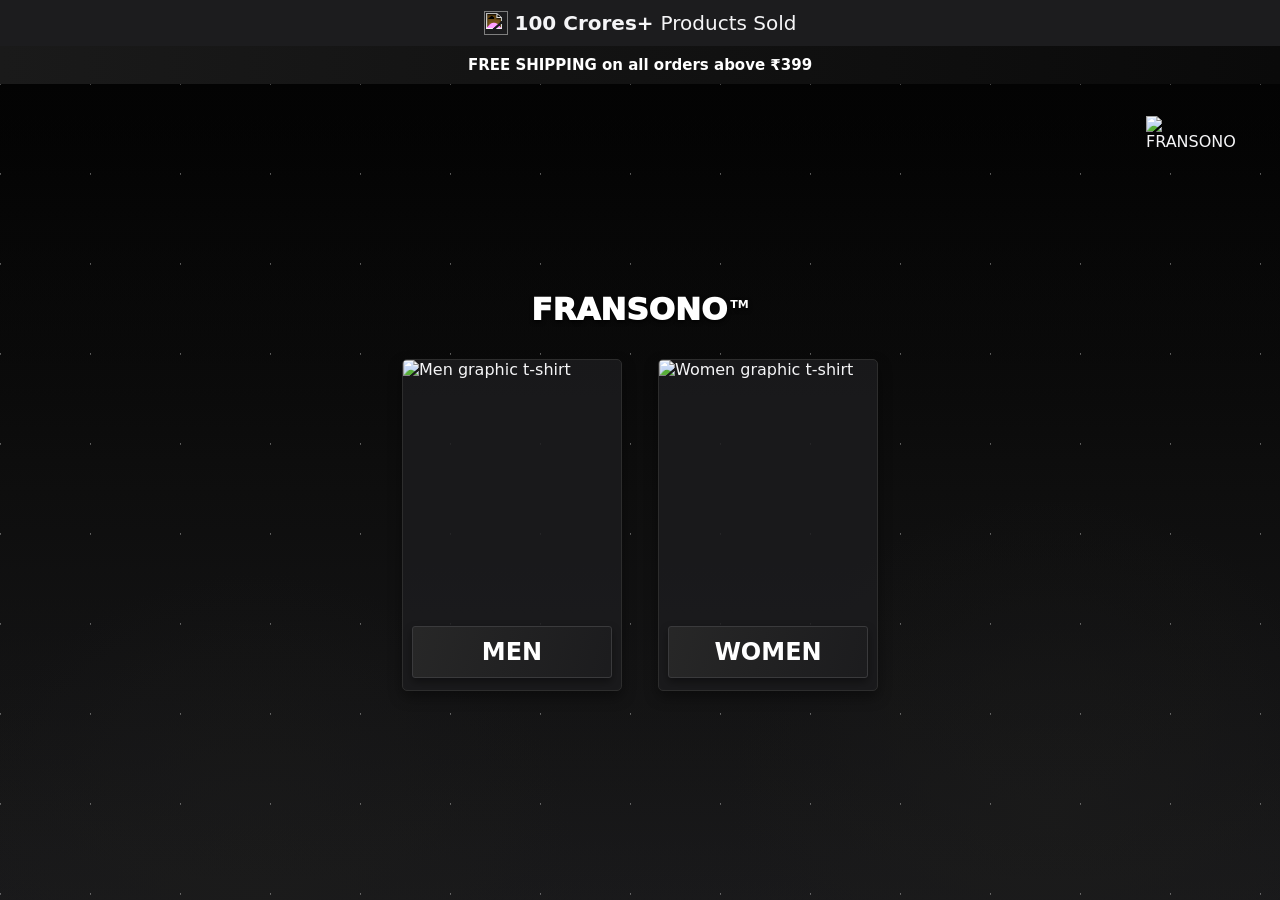
==== commit e32e0e0a: "Add files via upload" ====
--- a/index.html
+++ b/index.html
@@ -27,11 +27,11 @@
         <div class="hero__center">
           <div class="hero-brand">FRANSONO<sup>TM</sup></div>
           <div class="hero-cards">
-            <a class="shop-card" href="./men.html">
+            <a class="shop-card" href="./men-collections">
               <img src="https://images.bewakoof.com/t640/men-s-black-venom-graphic-printed-oversized-t-shirt-651229-1731501911-1.jpg" alt="Men graphic t-shirt" />
               <span>MEN</span>
             </a>
-            <a class="shop-card" href="./women.html">
+            <a class="shop-card" href="./women-collections">
               <img src="https://images.bewakoof.com/t640/women-s-beige-drip-graphic-printed-boyfriend-t-shirt-687568-1758530941-1.jpg" alt="Women graphic t-shirt" />
               <span>WOMEN</span>
             </a>
--- a/styles.css
+++ b/styles.css
@@ -1468,4 +1468,262 @@
   .product-modal-name {
     font-size: 20px;
   }
+}
+
+/* Trending Collections Section */
+.page-trending-section {
+  margin-bottom: 36px;
+  width: 100%;
+}
+
+.trending-head {
+  display: flex;
+  justify-content: space-between;
+  align-items: center;
+  margin-bottom: 30px;
+}
+
+.trending-title {
+  font-size: 28px;
+  font-weight: 950;
+  color: #fff;
+  letter-spacing: 0.5px;
+  margin: 0;
+}
+
+.trend-tabs {
+  display: flex;
+  gap: 12px;
+  background: #1a1a1a;
+  padding: 4px;
+  border-radius: 999px;
+  border: 1px solid var(--line);
+}
+
+.trend-tab {
+  border: 0;
+  background: transparent;
+  color: var(--muted);
+  padding: 8px 24px;
+  font-size: 14px;
+  font-weight: 800;
+  border-radius: 999px;
+  transition: all 0.25s ease;
+  cursor: pointer;
+}
+
+.trend-tab.active {
+  background: var(--yellow);
+  color: #000;
+}
+
+.carousel-wrapper {
+  position: relative;
+  width: 100%;
+}
+
+.carousel-track-wrapper {
+  overflow-x: auto;
+  scroll-behavior: smooth;
+  scrollbar-width: none;
+}
+
+.carousel-track-wrapper::-webkit-scrollbar {
+  display: none;
+}
+
+.carousel-track {
+  display: flex;
+  transition: transform 0.5s cubic-bezier(0.25, 0.46, 0.45, 0.94);
+  width: 100%;
+  gap: 24px;
+}
+
+.carousel-slide {
+  flex: 0 0 calc((100% - 48px) / 3);
+  width: calc((100% - 48px) / 3);
+}
+
+.carousel-slide.hidden {
+  display: none !important;
+}
+
+.trend-card {
+  position: relative;
+  display: block;
+  width: 100%;
+  aspect-ratio: 3 / 4;
+  border-radius: 8px;
+  overflow: hidden;
+  border: 1px solid var(--line);
+  background: #1a1a1a;
+  transition: border-color 0.3s ease, transform 0.3s ease, box-shadow 0.3s ease;
+  padding: 0;
+  cursor: pointer;
+  text-align: left;
+  outline: none;
+}
+
+.trend-card:hover {
+  border-color: var(--yellow);
+  transform: translateY(-6px);
+  box-shadow: 0 12px 24px rgba(255, 213, 45, 0.15);
+}
+
+.trend-card img {
+  width: 100%;
+  height: 100%;
+  object-fit: cover;
+  display: block;
+  transition: transform 0.5s ease;
+}
+
+.trend-card:hover img {
+  transform: scale(1.05);
+}
+
+.trend-card__overlay {
+  position: absolute;
+  inset: 0;
+  background: linear-gradient(180deg, transparent 40%, rgba(0, 0, 0, 0.85) 100%);
+  z-index: 1;
+}
+
+.trend-card__content {
+  position: absolute;
+  left: 0;
+  bottom: 0;
+  width: 100%;
+  display: flex;
+  justify-content: space-between;
+  align-items: flex-end;
+  padding: 24px;
+  box-sizing: border-box;
+  z-index: 2;
+}
+
+.trend-card__title {
+  font-size: 24px;
+  font-weight: 900;
+  color: #fff;
+  line-height: 1.1;
+  text-shadow: 0 2px 4px rgba(0, 0, 0, 0.5);
+  letter-spacing: -0.5px;
+}
+
+.trend-promo-container {
+  display: flex;
+  align-items: center;
+  gap: 8px;
+  text-align: left;
+}
+
+.trend-arrow {
+  width: 24px;
+  height: 24px;
+  color: var(--yellow);
+  flex-shrink: 0;
+}
+
+.trend-promo-text {
+  display: flex;
+  flex-direction: column;
+}
+
+.promo-label {
+  font-size: 11px;
+  font-weight: 800;
+  color: var(--yellow);
+  line-height: 1.2;
+}
+
+.promo-price {
+  font-size: 20px;
+  font-weight: 950;
+  color: var(--yellow);
+  line-height: 1;
+}
+
+.promo-label.white,
+.promo-price.white {
+  color: #fff;
+}
+
+.carousel-dots {
+  display: flex;
+  justify-content: center;
+  gap: 8px;
+  margin-top: 20px;
+}
+
+.carousel-dots .dot {
+  width: 8px;
+  height: 8px;
+  border-radius: 50%;
+  background: #3a3a3c;
+  cursor: pointer;
+  transition: all 0.25s ease;
+}
+
+.carousel-dots .dot.active {
+  background: var(--yellow);
+  width: 24px;
+  border-radius: 4px;
+}
+
+/* Responsiveness for Trending Collections */
+@media (max-width: 980px) {
+  .page-trending-section {
+    margin-bottom: 24px;
+  }
+
+  .carousel-track {
+    display: flex;
+    gap: 16px;
+    width: max-content;
+    transform: none !important;
+  }
+
+  .carousel-page {
+    display: contents;
+  }
+
+  .carousel-track-wrapper {
+    scroll-snap-type: x mandatory;
+    padding-bottom: 10px;
+  }
+
+  .carousel-slide {
+    flex: 0 0 260px;
+    scroll-snap-align: start;
+  }
+
+  .trend-card__title {
+    font-size: 20px;
+  }
+
+  .promo-price {
+    font-size: 18px;
+  }
+}
+
+@media (max-width: 560px) {
+  .carousel-slide {
+    flex: 0 0 78vw;
+    margin-right: 12px;
+  }
+}
+
+/* Collections Page Styling */
+.collections-page-section {
+  padding: 40px 0 60px;
+}
+
+.collections-page-title {
+  font-size: 32px;
+  font-weight: 950;
+  text-align: center;
+  color: #fff;
+  margin: 20px 0 45px;
+  letter-spacing: 0.5px;
 }
